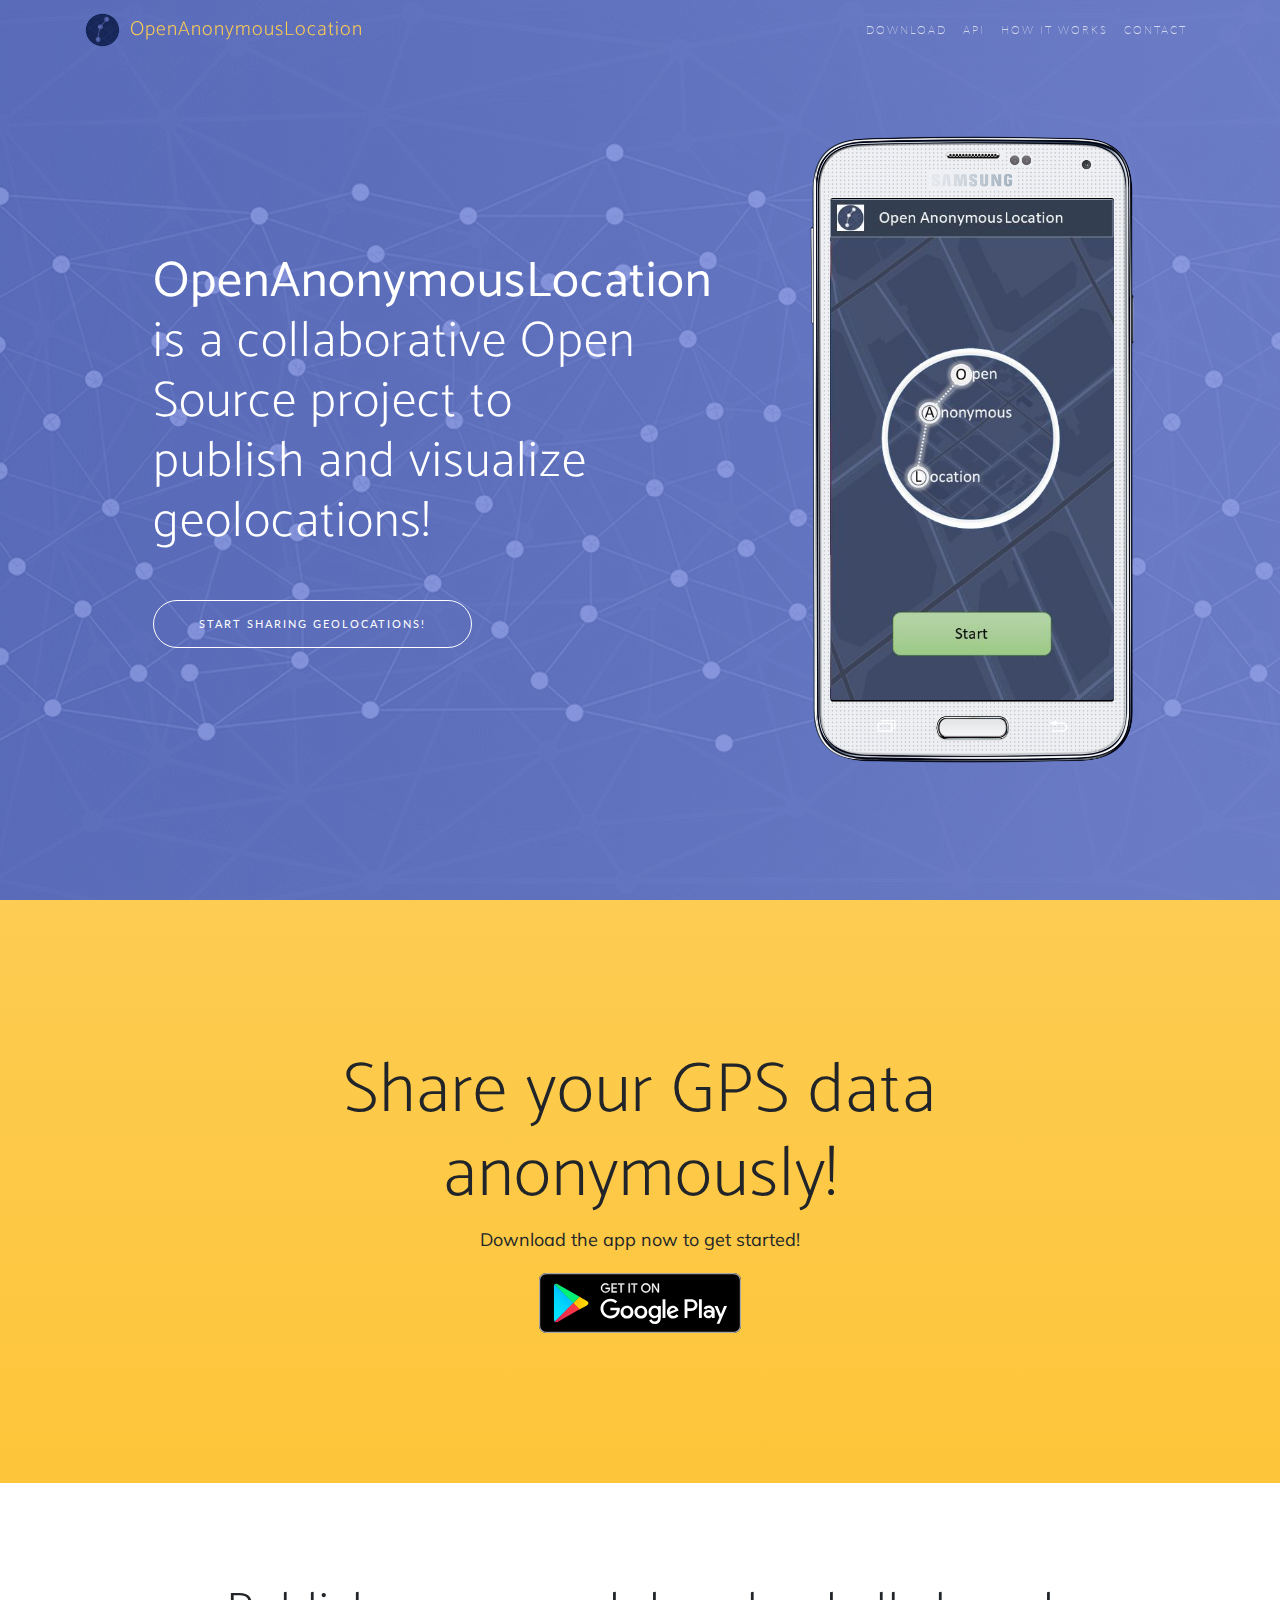
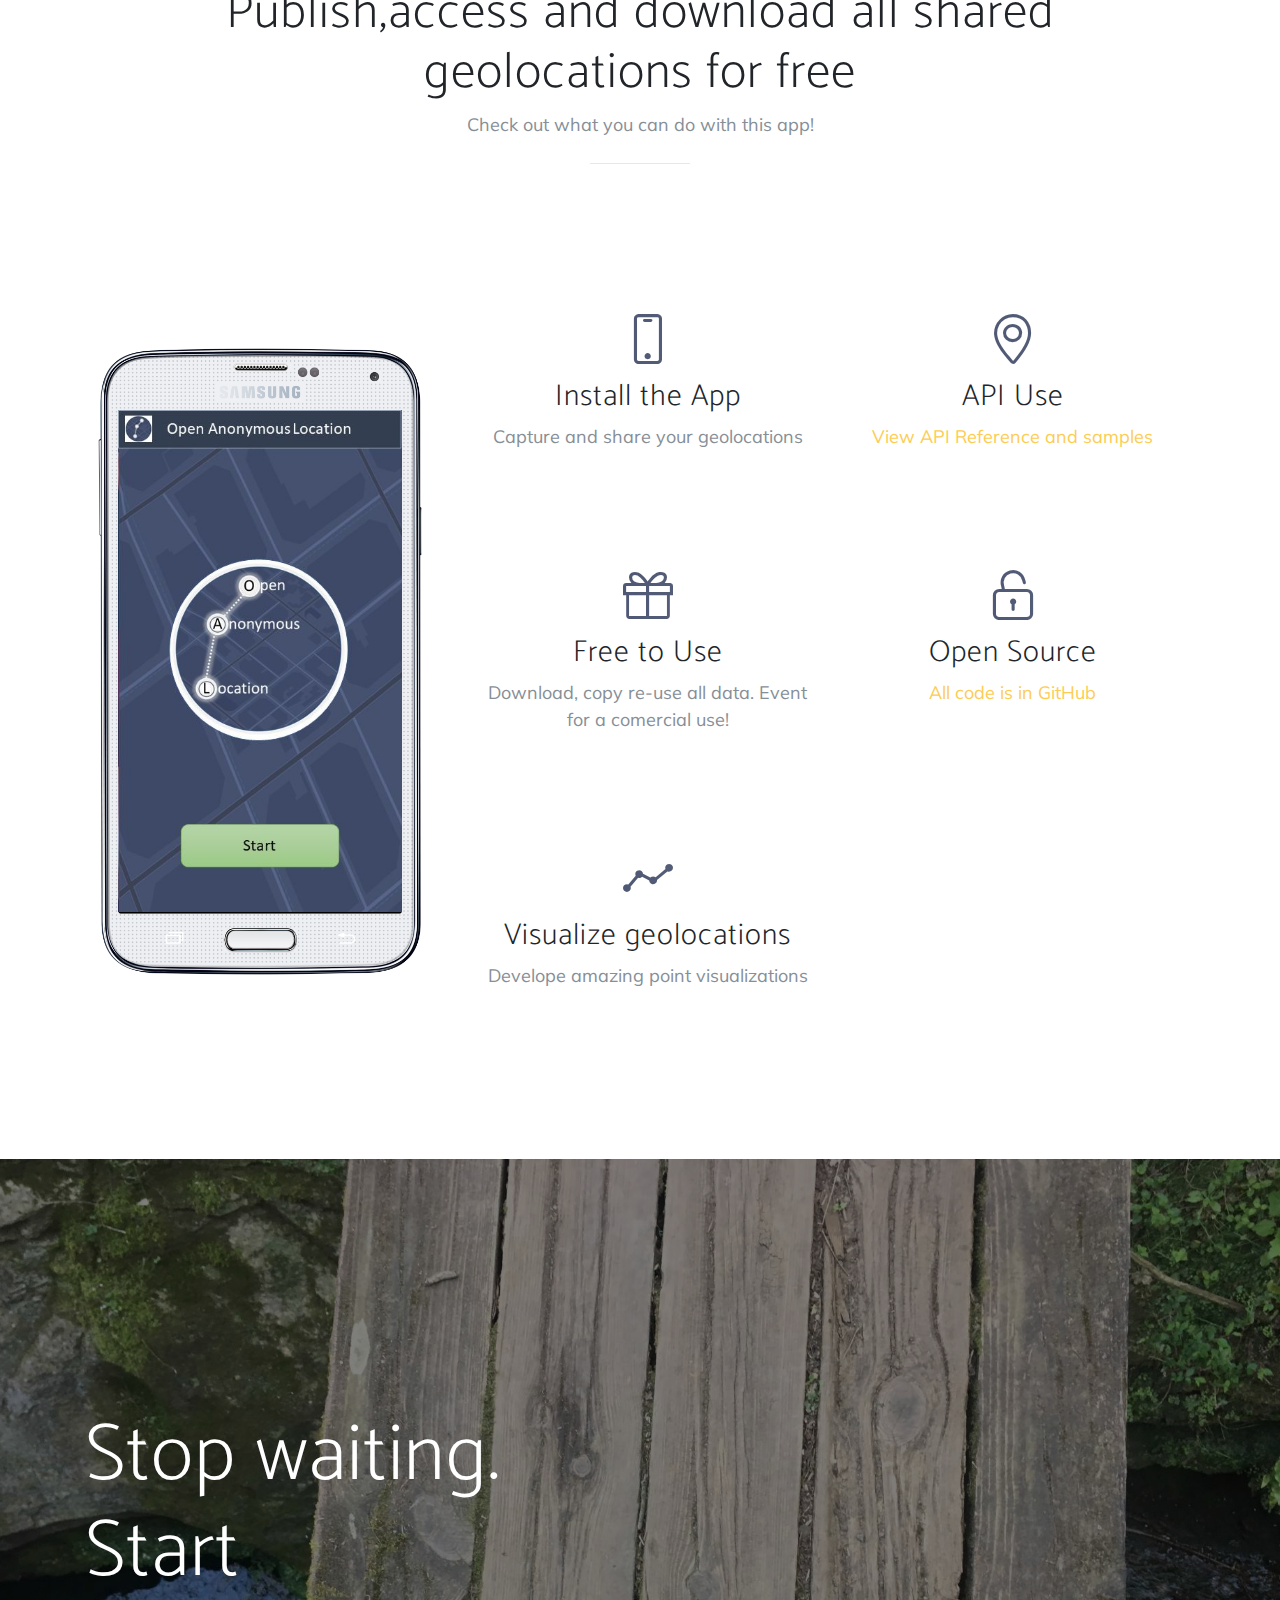
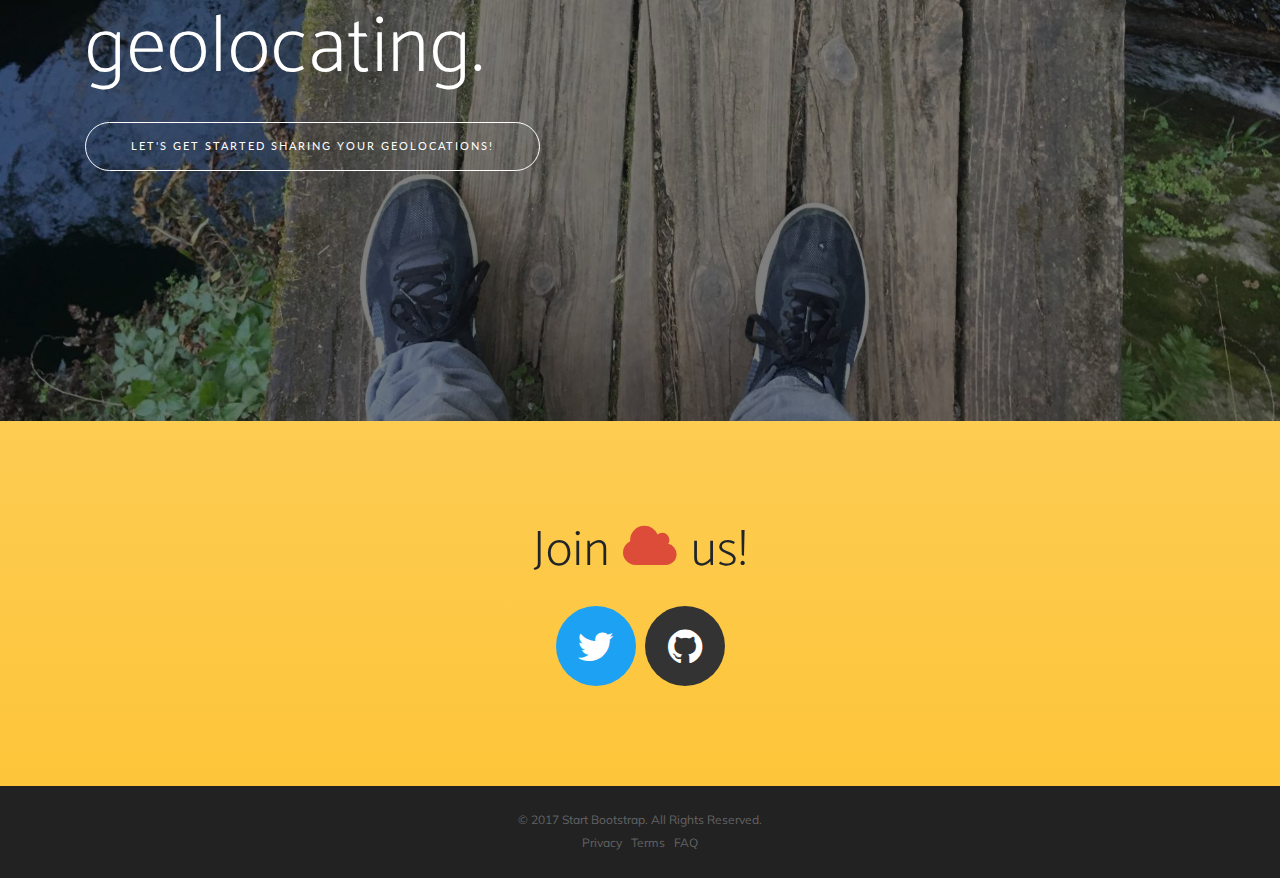
==== index.html @ 47c9f74a "Web site firts commit" ====
<!DOCTYPE html>
<html lang="en">

  <head>

    <meta charset="utf-8">
    <meta name="viewport" content="width=device-width, initial-scale=1, shrink-to-fit=no">
    <meta name="description" content="OpenAnonymousLocation is a collaborative project to create and share free points based on geolocations"
    <meta name="author" content="OpenAnonymousLocation">

    <title>OpenAnonymousLocation</title>

    <!-- Bootstrap core CSS -->
    <link href="vendor/bootstrap/css/bootstrap.min.css" rel="stylesheet">

    <!-- Custom fonts for this template -->
    <link rel="stylesheet" href="vendor/font-awesome/css/font-awesome.min.css">
    <link rel="stylesheet" href="vendor/simple-line-icons/css/simple-line-icons.css">
    <link href="https://fonts.googleapis.com/css?family=Lato" rel="stylesheet">
    <link href="https://fonts.googleapis.com/css?family=Catamaran:100,200,300,400,500,600,700,800,900" rel="stylesheet">
    <link href="https://fonts.googleapis.com/css?family=Muli" rel="stylesheet">

    <!-- Plugin CSS -->
    <link rel="stylesheet" href="device-mockups/device-mockups.min.css">

    <!-- Custom styles for this template -->
    <link href="css/new-age.min.css" rel="stylesheet">

  </head>

  <body id="page-top">

    <!-- Navigation -->
    <nav class="navbar navbar-expand-lg navbar-light fixed-top" id="mainNav">
      <div class="container">
        <a class="navbar-brand js-scroll-trigger" href="#page-top"><img style="margin-right: 10px;" width='35' src="img/logov5_64x64.png">OpenAnonymousLocation</a>
        <button class="navbar-toggler navbar-toggler-right" type="button" data-toggle="collapse" data-target="#navbarResponsive" aria-controls="navbarResponsive" aria-expanded="false" aria-label="Toggle navigation">
          Menu
          <i class="fa fa-bars"></i>
        </button>
        <div class="collapse navbar-collapse" id="navbarResponsive">
          <ul class="navbar-nav ml-auto">
            <li class="nav-item">
              <a class="nav-link js-scroll-trigger" href="#download">Download</a>
            </li>
            <li class="nav-item">
              <a class="nav-link js-scroll-trigger" target="_blank" href="api.html">API</a>
            </li>
            <li class="nav-item">
              <a class="nav-link js-scroll-trigger" href="#features">How it works</a>
            </li>
            <li class="nav-item">
              <a class="nav-link js-scroll-trigger" href="#contact">Contact</a>
            </li>
          </ul>
        </div>
      </div>
    </nav>

    <header class="masthead">
      <div class="container h-100">
        <div class="row h-100">
          <div class="col-lg-7 my-auto">
            <div class="header-content mx-auto">
              <h1 class="mb-5"><b>OpenAnonymousLocation</b> is a collaborative Open Source project to publish and visualize geolocations!</h1>
              <a href="#download" class="btn btn-outline btn-xl js-scroll-trigger">Start sharing geolocations!</a>
            </div>
          </div>
          <div class="col-lg-5 my-auto">
            <div class="device-container">
              <div class="device-mockup galaxy_s5 portrait white">
                <div class="device">
                  <div class="screen">
                    <!-- Demo image for screen mockup, you can put an image here, some HTML, an animation, video, or anything else! -->
                    <img src="img/demo-screen-1.jpg" class="img-fluid" alt="">
                  </div>
                  <div class="button">
                    <!-- You can hook the "home button" to some JavaScript events or just remove it -->
                  </div>
                </div>
              </div>
            </div>
          </div>
        </div>
      </div>
    </header>

    <section class="download bg-primary text-center" id="download">
      <div class="container">
        <div class="row">
          <div class="col-md-8 mx-auto">
            <h2 class="section-heading">Share your GPS data anonymously!</h2>
            <p>Download the app now to get started!</p>
            <div class="badges">
              <a class="badge-link" href="#"><img src="img/google-play-badge.svg" alt=""></a>
              <!--
			  <a class="badge-link" href="#"><img src="img/app-store-badge.svg" alt=""></a>
			  -->
            </div>
          </div>
        </div>
      </div>
    </section>

    <section class="features" id="features">
      <div class="container">
        <div class="section-heading text-center">
          <h2>Publish,access and download all shared geolocations for free</h2>
          <p class="text-muted">Check out what you can do with this app!</p>
          <hr>
        </div>
        <div class="row">
          <div class="col-lg-4 my-auto">
            <div class="device-container">
              <div class="device-mockup galaxy_s5 portrait white">
                <div class="device">
                  <div class="screen">
                    <!-- Demo image for screen mockup, you can put an image here, some HTML, an animation, video, or anything else! -->
                    <img src="img/demo-screen-1.jpg" class="img-fluid" alt="">
                  </div>
                  <div class="button">
                    <!-- You can hook the "home button" to some JavaScript events or just remove it -->
                  </div>
                </div>
              </div>
            </div>
          </div>
          <div class="col-lg-8 my-auto">
            <div class="container-fluid">
              <div class="row">
                <div class="col-lg-6">
                  <div class="feature-item">
                    <i class="icon-screen-smartphone text-primary"></i>
                    <h3>Install the App</h3>
                    <p class="text-muted">Capture and share your geolocations</p>
                  </div>
                </div>
                <div class="col-lg-6">
                  <div class="feature-item">
                    <i class="icon-location-pin text-primary"></i>
                    <h3>API Use</h3>
                    <p class="text-muted">
                      <a target="_blank" href="api.html">
                      View API Reference and samples
                      </a>
                      </p>
                  </div>
                </div>
              </div>
              <div class="row">
                <div class="col-lg-6">
                  <div class="feature-item">
                    <i class="icon-present text-primary"></i>
                    <h3>Free to Use</h3>
                    <p class="text-muted">Download, copy re-use all data. Event for a comercial use!</p>
                  </div>
                </div>
                <div class="col-lg-6">
                  <div class="feature-item">
                    <i class="icon-lock-open text-primary"></i>
                    <h3>Open Source</h3>
                    <p class="text-muted">
                      <a target="_blank" href="https://github.com/openanonymouslocation">
                      All code is in GitHub
                      </a>
                      </p>
                  </div>
                </div>

				 <div class="col-lg-6">
                  <div class="feature-item">
                    <i class="icon-graph text-primary"></i>
                    <h3>Visualize geolocations</h3>
                    <p class="text-muted">Develope amazing point visualizations</p>
                  </div>
                </div>


              </div>
            </div>
          </div>
        </div>
      </div>
    </section>

    <section class="cta">
      <div class="cta-content">
        <div class="container">
          <h2>Stop waiting.<br>Start geolocating.</h2>
          <a href="#contact" class="btn btn-outline btn-xl js-scroll-trigger">Let's Get Started sharing your geolocations!</a>
        </div>
      </div>
      <div class="overlay"></div>
    </section>

    <section class="contact bg-primary" id="contact">
      <div class="container">
        <h2>Join
          <i class="fa fa-cloud"></i>
         us!</h2>
        <ul class="list-inline list-social">
          <li class="list-inline-item social-twitter">
            <a href="#">
              <i class="fa fa-twitter"></i>
            </a>
          </li>
          <li class="list-inline-item social-github">
            <a target="_blank" href="https://github.com/openanonymouslocation/">
              <i class="fa fa-github"></i>
            </a>
          </li>

        </ul>
      </div>
    </section>

    <footer>
      <div class="container">
        <p>&copy; 2017 Start Bootstrap. All Rights Reserved.</p>
        <ul class="list-inline">
          <li class="list-inline-item">
            <a href="#">Privacy</a>
          </li>
          <li class="list-inline-item">
            <a href="#">Terms</a>
          </li>
          <li class="list-inline-item">
            <a href="#">FAQ</a>
          </li>

        </ul>
      </div>
    </footer>

    <!-- Bootstrap core JavaScript -->
    <script src="vendor/jquery/jquery.min.js"></script>
    <script src="vendor/bootstrap/js/bootstrap.bundle.min.js"></script>

    <!-- Plugin JavaScript -->
    <script src="vendor/jquery-easing/jquery.easing.min.js"></script>

    <!-- Custom scripts for this template -->
    <script src="js/oal-web.min.js"></script>

  </body>

</html>
---- vendor/simple-line-icons/css/simple-line-icons.css ----
@font-face {
  font-family: 'simple-line-icons';
  src: url('../fonts/Simple-Line-Icons.eot?v=2.4.0');
  src: url('../fonts/Simple-Line-Icons.eot?v=2.4.0#iefix') format('embedded-opentype'), url('../fonts/Simple-Line-Icons.woff2?v=2.4.0') format('woff2'), url('../fonts/Simple-Line-Icons.ttf?v=2.4.0') format('truetype'), url('../fonts/Simple-Line-Icons.woff?v=2.4.0') format('woff'), url('../fonts/Simple-Line-Icons.svg?v=2.4.0#simple-line-icons') format('svg');
  font-weight: normal;
  font-style: normal;
}
/*
 Use the following CSS code if you want to have a class per icon.
 Instead of a list of all class selectors, you can use the generic [class*="icon-"] selector, but it's slower:
*/
.icon-user,
.icon-people,
.icon-user-female,
.icon-user-follow,
.icon-user-following,
.icon-user-unfollow,
.icon-login,
.icon-logout,
.icon-emotsmile,
.icon-phone,
.icon-call-end,
.icon-call-in,
.icon-call-out,
.icon-map,
.icon-location-pin,
.icon-direction,
.icon-directions,
.icon-compass,
.icon-layers,
.icon-menu,
.icon-list,
.icon-options-vertical,
.icon-options,
.icon-arrow-down,
.icon-arrow-left,
.icon-arrow-right,
.icon-arrow-up,
.icon-arrow-up-circle,
.icon-arrow-left-circle,
.icon-arrow-right-circle,
.icon-arrow-down-circle,
.icon-check,
.icon-clock,
.icon-plus,
.icon-minus,
.icon-close,
.icon-event,
.icon-exclamation,
.icon-organization,
.icon-trophy,
.icon-screen-smartphone,
.icon-screen-desktop,
.icon-plane,
.icon-notebook,
.icon-mustache,
.icon-mouse,
.icon-magnet,
.icon-energy,
.icon-disc,
.icon-cursor,
.icon-cursor-move,
.icon-crop,
.icon-chemistry,
.icon-speedometer,
.icon-shield,
.icon-screen-tablet,
.icon-magic-wand,
.icon-hourglass,
.icon-graduation,
.icon-ghost,
.icon-game-controller,
.icon-fire,
.icon-eyeglass,
.icon-envelope-open,
.icon-envelope-letter,
.icon-bell,
.icon-badge,
.icon-anchor,
.icon-wallet,
.icon-vector,
.icon-speech,
.icon-puzzle,
.icon-printer,
.icon-present,
.icon-playlist,
.icon-pin,
.icon-picture,
.icon-handbag,
.icon-globe-alt,
.icon-globe,
.icon-folder-alt,
.icon-folder,
.icon-film,
.icon-feed,
.icon-drop,
.icon-drawer,
.icon-docs,
.icon-doc,
.icon-diamond,
.icon-cup,
.icon-calculator,
.icon-bubbles,
.icon-briefcase,
.icon-book-open,
.icon-basket-loaded,
.icon-basket,
.icon-bag,
.icon-action-undo,
.icon-action-redo,
.icon-wrench,
.icon-umbrella,
.icon-trash,
.icon-tag,
.icon-support,
.icon-frame,
.icon-size-fullscreen,
.icon-size-actual,
.icon-shuffle,
.icon-share-alt,
.icon-share,
.icon-rocket,
.icon-question,
.icon-pie-chart,
.icon-pencil,
.icon-note,
.icon-loop,
.icon-home,
.icon-grid,
.icon-graph,
.icon-microphone,
.icon-music-tone-alt,
.icon-music-tone,
.icon-earphones-alt,
.icon-earphones,
.icon-equalizer,
.icon-like,
.icon-dislike,
.icon-control-start,
.icon-control-rewind,
.icon-control-play,
.icon-control-pause,
.icon-control-forward,
.icon-control-end,
.icon-volume-1,
.icon-volume-2,
.icon-volume-off,
.icon-calendar,
.icon-bulb,
.icon-chart,
.icon-ban,
.icon-bubble,
.icon-camrecorder,
.icon-camera,
.icon-cloud-download,
.icon-cloud-upload,
.icon-envelope,
.icon-eye,
.icon-flag,
.icon-heart,
.icon-info,
.icon-key,
.icon-link,
.icon-lock,
.icon-lock-open,
.icon-magnifier,
.icon-magnifier-add,
.icon-magnifier-remove,
.icon-paper-clip,
.icon-paper-plane,
.icon-power,
.icon-refresh,
.icon-reload,
.icon-settings,
.icon-star,
.icon-symbol-female,
.icon-symbol-male,
.icon-target,
.icon-credit-card,
.icon-paypal,
.icon-social-tumblr,
.icon-social-twitter,
.icon-social-facebook,
.icon-social-instagram,
.icon-social-linkedin,
.icon-social-pinterest,
.icon-social-github,
.icon-social-google,
.icon-social-reddit,
.icon-social-skype,
.icon-social-dribbble,
.icon-social-behance,
.icon-social-foursqare,
.icon-social-soundcloud,
.icon-social-spotify,
.icon-social-stumbleupon,
.icon-social-youtube,
.icon-social-dropbox,
.icon-social-vkontakte,
.icon-social-steam {
  font-family: 'simple-line-icons';
  speak: none;
  font-style: normal;
  font-weight: normal;
  font-variant: normal;
  text-transform: none;
  line-height: 1;
  /* Better Font Rendering =========== */
  -webkit-font-smoothing: antialiased;
  -moz-osx-font-smoothing: grayscale;
}
.icon-user:before {
  content: "\e005";
}
.icon-people:before {
  content: "\e001";
}
.icon-user-female:before {
  content: "\e000";
}
.icon-user-follow:before {
  content: "\e002";
}
.icon-user-following:before {
  content: "\e003";
}
.icon-user-unfollow:before {
  content: "\e004";
}
.icon-login:before {
  content: "\e066";
}
.icon-logout:before {
  content: "\e065";
}
.icon-emotsmile:before {
  content: "\e021";
}
.icon-phone:before {
  content: "\e600";
}
.icon-call-end:before {
  content: "\e048";
}
.icon-call-in:before {
  content: "\e047";
}
.icon-call-out:before {
  content: "\e046";
}
.icon-map:before {
  content: "\e033";
}
.icon-location-pin:before {
  content: "\e096";
}
.icon-direction:before {
  content: "\e042";
}
.icon-directions:before {
  content: "\e041";
}
.icon-compass:before {
  content: "\e045";
}
.icon-layers:before {
  content: "\e034";
}
.icon-menu:before {
  content: "\e601";
}
.icon-list:before {
  content: "\e067";
}
.icon-options-vertical:before {
  content: "\e602";
}
.icon-options:before {
  content: "\e603";
}
.icon-arrow-down:before {
  content: "\e604";
}
.icon-arrow-left:before {
  content: "\e605";
}
.icon-arrow-right:before {
  content: "\e606";
}
.icon-arrow-up:before {
  content: "\e607";
}
.icon-arrow-up-circle:before {
  content: "\e078";
}
.icon-arrow-left-circle:before {
  content: "\e07a";
}
.icon-arrow-right-circle:before {
  content: "\e079";
}
.icon-arrow-down-circle:before {
  content: "\e07b";
}
.icon-check:before {
  content: "\e080";
}
.icon-clock:before {
  content: "\e081";
}
.icon-plus:before {
  content: "\e095";
}
.icon-minus:before {
  content: "\e615";
}
.icon-close:before {
  content: "\e082";
}
.icon-event:before {
  content: "\e619";
}
.icon-exclamation:before {
  content: "\e617";
}
.icon-organization:before {
  content: "\e616";
}
.icon-trophy:before {
  content: "\e006";
}
.icon-screen-smartphone:before {
  content: "\e010";
}
.icon-screen-desktop:before {
  content: "\e011";
}
.icon-plane:before {
  content: "\e012";
}
.icon-notebook:before {
  content: "\e013";
}
.icon-mustache:before {
  content: "\e014";
}
.icon-mouse:before {
  content: "\e015";
}
.icon-magnet:before {
  content: "\e016";
}
.icon-energy:before {
  content: "\e020";
}
.icon-disc:before {
  content: "\e022";
}
.icon-cursor:before {
  content: "\e06e";
}
.icon-cursor-move:before {
  content: "\e023";
}
.icon-crop:before {
  content: "\e024";
}
.icon-chemistry:before {
  content: "\e026";
}
.icon-speedometer:before {
  content: "\e007";
}
.icon-shield:before {
  content: "\e00e";
}
.icon-screen-tablet:before {
  content: "\e00f";
}
.icon-magic-wand:before {
  content: "\e017";
}
.icon-hourglass:before {
  content: "\e018";
}
.icon-graduation:before {
  content: "\e019";
}
.icon-ghost:before {
  content: "\e01a";
}
.icon-game-controller:before {
  content: "\e01b";
}
.icon-fire:before {
  content: "\e01c";
}
.icon-eyeglass:before {
  content: "\e01d";
}
.icon-envelope-open:before {
  content: "\e01e";
}
.icon-envelope-letter:before {
  content: "\e01f";
}
.icon-bell:before {
  content: "\e027";
}
.icon-badge:before {
  content: "\e028";
}
.icon-anchor:before {
  content: "\e029";
}
.icon-wallet:before {
  content: "\e02a";
}
.icon-vector:before {
  content: "\e02b";
}
.icon-speech:before {
  content: "\e02c";
}
.icon-puzzle:before {
  content: "\e02d";
}
.icon-printer:before {
  content: "\e02e";
}
.icon-present:before {
  content: "\e02f";
}
.icon-playlist:before {
  content: "\e030";
}
.icon-pin:before {
  content: "\e031";
}
.icon-picture:before {
  content: "\e032";
}
.icon-handbag:before {
  content: "\e035";
}
.icon-globe-alt:before {
  content: "\e036";
}
.icon-globe:before {
  content: "\e037";
}
.icon-folder-alt:before {
  content: "\e039";
}
.icon-folder:before {
  content: "\e089";
}
.icon-film:before {
  content: "\e03a";
}
.icon-feed:before {
  content: "\e03b";
}
.icon-drop:before {
  content: "\e03e";
}
.icon-drawer:before {
  content: "\e03f";
}
.icon-docs:before {
  content: "\e040";
}
.icon-doc:before {
  content: "\e085";
}
.icon-diamond:before {
  content: "\e043";
}
.icon-cup:before {
  content: "\e044";
}
.icon-calculator:before {
  content: "\e049";
}
.icon-bubbles:before {
  content: "\e04a";
}
.icon-briefcase:before {
  content: "\e04b";
}
.icon-book-open:before {
  content: "\e04c";
}
.icon-basket-loaded:before {
  content: "\e04d";
}
.icon-basket:before {
  content: "\e04e";
}
.icon-bag:before {
  content: "\e04f";
}
.icon-action-undo:before {
  content: "\e050";
}
.icon-action-redo:before {
  content: "\e051";
}
.icon-wrench:before {
  content: "\e052";
}
.icon-umbrella:before {
  content: "\e053";
}
.icon-trash:before {
  content: "\e054";
}
.icon-tag:before {
  content: "\e055";
}
.icon-support:before {
  content: "\e056";
}
.icon-frame:before {
  content: "\e038";
}
.icon-size-fullscreen:before {
  content: "\e057";
}
.icon-size-actual:before {
  content: "\e058";
}
.icon-shuffle:before {
  content: "\e059";
}
.icon-share-alt:before {
  content: "\e05a";
}
.icon-share:before {
  content: "\e05b";
}
.icon-rocket:before {
  content: "\e05c";
}
.icon-question:before {
  content: "\e05d";
}
.icon-pie-chart:before {
  content: "\e05e";
}
.icon-pencil:before {
  content: "\e05f";
}
.icon-note:before {
  content: "\e060";
}
.icon-loop:before {
  content: "\e064";
}
.icon-home:before {
  content: "\e069";
}
.icon-grid:before {
  content: "\e06a";
}
.icon-graph:before {
  content: "\e06b";
}
.icon-microphone:before {
  content: "\e063";
}
.icon-music-tone-alt:before {
  content: "\e061";
}
.icon-music-tone:before {
  content: "\e062";
}
.icon-earphones-alt:before {
  content: "\e03c";
}
.icon-earphones:before {
  content: "\e03d";
}
.icon-equalizer:before {
  content: "\e06c";
}
.icon-like:before {
  content: "\e068";
}
.icon-dislike:before {
  content: "\e06d";
}
.icon-control-start:before {
  content: "\e06f";
}
.icon-control-rewind:before {
  content: "\e070";
}
.icon-control-play:before {
  content: "\e071";
}
.icon-control-pause:before {
  content: "\e072";
}
.icon-control-forward:before {
  content: "\e073";
}
.icon-control-end:before {
  content: "\e074";
}
.icon-volume-1:before {
  content: "\e09f";
}
.icon-volume-2:before {
  content: "\e0a0";
}
.icon-volume-off:before {
  content: "\e0a1";
}
.icon-calendar:before {
  content: "\e075";
}
.icon-bulb:before {
  content: "\e076";
}
.icon-chart:before {
  content: "\e077";
}
.icon-ban:before {
  content: "\e07c";
}
.icon-bubble:before {
  content: "\e07d";
}
.icon-camrecorder:before {
  content: "\e07e";
}
.icon-camera:before {
  content: "\e07f";
}
.icon-cloud-download:before {
  content: "\e083";
}
.icon-cloud-upload:before {
  content: "\e084";
}
.icon-envelope:before {
  content: "\e086";
}
.icon-eye:before {
  content: "\e087";
}
.icon-flag:before {
  content: "\e088";
}
.icon-heart:before {
  content: "\e08a";
}
.icon-info:before {
  content: "\e08b";
}
.icon-key:before {
  content: "\e08c";
}
.icon-link:before {
  content: "\e08d";
}
.icon-lock:before {
  content: "\e08e";
}
.icon-lock-open:before {
  content: "\e08f";
}
.icon-magnifier:before {
  content: "\e090";
}
.icon-magnifier-add:before {
  content: "\e091";
}
.icon-magnifier-remove:before {
  content: "\e092";
}
.icon-paper-clip:before {
  content: "\e093";
}
.icon-paper-plane:before {
  content: "\e094";
}
.icon-power:before {
  content: "\e097";
}
.icon-refresh:before {
  content: "\e098";
}
.icon-reload:before {
  content: "\e099";
}
.icon-settings:before {
  content: "\e09a";
}
.icon-star:before {
  content: "\e09b";
}
.icon-symbol-female:before {
  content: "\e09c";
}
.icon-symbol-male:before {
  content: "\e09d";
}
.icon-target:before {
  content: "\e09e";
}
.icon-credit-card:before {
  content: "\e025";
}
.icon-paypal:before {
  content: "\e608";
}
.icon-social-tumblr:before {
  content: "\e00a";
}
.icon-social-twitter:before {
  content: "\e009";
}
.icon-social-facebook:before {
  content: "\e00b";
}
.icon-social-instagram:before {
  content: "\e609";
}
.icon-social-linkedin:before {
  content: "\e60a";
}
.icon-social-pinterest:before {
  content: "\e60b";
}
.icon-social-github:before {
  content: "\e60c";
}
.icon-social-google:before {
  content: "\e60d";
}
.icon-social-reddit:before {
  content: "\e60e";
}
.icon-social-skype:before {
  content: "\e60f";
}
.icon-social-dribbble:before {
  content: "\e00d";
}
.icon-social-behance:before {
  content: "\e610";
}
.icon-social-foursqare:before {
  content: "\e611";
}
.icon-social-soundcloud:before {
  content: "\e612";
}
.icon-social-spotify:before {
  content: "\e613";
}
.icon-social-stumbleupon:before {
  content: "\e614";
}
.icon-social-youtube:before {
  content: "\e008";
}
.icon-social-dropbox:before {
  content: "\e00c";
}
.icon-social-vkontakte:before {
  content: "\e618";
}
.icon-social-steam:before {
  content: "\e620";
}
---- device-mockups/device-mockups.min.css ----
.device-mockup{position:relative;width:100%;padding-bottom:61.775701%}.device-mockup>.device{position:absolute;top:0;bottom:0;left:0;right:0;width:100%;height:100%;background-size:100% 100%;background-repeat:no-repeat;background-image:url(macbook/macbook.png)}.device-mockup>.device>.screen{position:absolute;top:11.0438729%;bottom:14.6747352%;left:13.364486%;right:13.364486%;overflow:hidden}.device-mockup>.device>.button{position:absolute;top:0;left:0;display:none;overflow:hidden;border-radius:100%;-webkit-border-radius:100%;-moz-border-radius:100%;cursor:pointer}.device-mockup.imac{padding-bottom:81.230769%}.device-mockup.imac>.device{background-image:url(imac/imac.png)}.device-mockup.imac>.device>.screen{top:8.20707071%;bottom:31.6919192%;left:6.61538462%;right:6.61538462%}.device-mockup.macbook{padding-bottom:61.775701%}.device-mockup.macbook>.device{background-image:url(macbook/macbook.png)}.device-mockup.macbook>.device>.screen{top:11.0438729%;bottom:14.6747352%;left:13.364486%;right:13.364486%}.device-mockup.macbook_2015{padding-bottom:57.5%}.device-mockup.macbook_2015.grey>.device,.device-mockup.macbook_2015>.device{background-image:url(macbook_2015/grey.png)}.device-mockup.macbook_2015.silver>.device,.device-mockup.macbook_2015>.device{background-image:url(macbook_2015/silver.png)}.device-mockup.macbook_2015.gold>.device,.device-mockup.macbook_2015>.device{background-image:url(macbook_2015/gold.png)}.device-mockup.macbook_2015>.device>.screen{top:7.5%;bottom:10.9%;left:12.46%;right:12.56%}.device-mockup.iphone5,.device-mockup.iphone5.portrait{padding-bottom:210.57%}.device-mockup.iphone5.landscape{padding-bottom:47.49%}.device-mockup.iphone5.black>.device,.device-mockup.iphone5.portrait.black>.device,.device-mockup.iphone5>.device{background-image:url(iphone5/iphone5_port_black.png)}.device-mockup.iphone5.landscape.black>.device,.device-mockup.iphone5.landscape>.device{background-image:url(iphone5/iphone5_land_black.png)}.device-mockup.iphone5.portrait.white>.device,.device-mockup.iphone5.white>.device{background-image:url(iphone5/iphone5_port_white.png)}.device-mockup.iphone5.landscape.white>.device{background-image:url(iphone5/iphone5_land_white.png)}.device-mockup.iphone5.portrait>.device>.screen,.device-mockup.iphone5>.device>.screen{top:14.78%;bottom:13.78%;left:8.77%;right:7.77%}.device-mockup.iphone5.landscape>.device>.screen{top:7.422488%;bottom:8.422488%;left:14.919127%;right:14.019127%}.device-mockup.iphone5.portrait>.device>.button,.device-mockup.iphone5>.device>.button{display:block;top:88.3%;bottom:2.5%;left:40%;right:40%}.device-mockup.iphone5.landscape>.device>.button{display:block;top:40%;bottom:41%;left:88.4%;right:2.3%}.device-mockup.iphone_se,.device-mockup.iphone_se.portrait{padding-bottom:209.83%}.device-mockup.iphone_se.landscape{padding-bottom:47.66%}.device-mockup.iphone_se.black>.device,.device-mockup.iphone_se.portrait.black>.device,.device-mockup.iphone_se>.device{background-image:url(iphone_se/iphone_se_port_black.png)}.device-mockup.iphone_se.landscape.black>.device,.device-mockup.iphone_se.landscape>.device{background-image:url(iphone_se/iphone_se_land_black.png)}.device-mockup.iphone_se.portrait.white>.device,.device-mockup.iphone_se.white>.device{background-image:url(iphone_se/iphone_se_port_white.png)}.device-mockup.iphone_se.landscape.white>.device{background-image:url(iphone_se/iphone_se_land_white.png)}.device-mockup.iphone_se.gold>.device,.device-mockup.iphone_se.portrait.gold>.device{background-image:url(iphone_se/iphone_se_port_gold.png)}.device-mockup.iphone_se.landscape.gold>.device{background-image:url(iphone_se/iphone_se_land_gold.png)}.device-mockup.iphone_se.portrait.rose>.device,.device-mockup.iphone_se.rose>.device{background-image:url(iphone_se/iphone_se_port_rose.png)}.device-mockup.iphone_se.landscape.rose>.device{background-image:url(iphone_se/iphone_se_land_rose.png)}.device-mockup.iphone_se.portrait>.device>.screen,.device-mockup.iphone_se>.device>.screen{top:16.28%;bottom:16.28%;left:11.77%;right:11.77%}.device-mockup.iphone_se.landscape>.device>.screen{top:11.722488%;bottom:11.722488%;left:16.0191273%;right:16.0191273%}.device-mockup.iphone_se.portrait>.device>.button,.device-mockup.iphone_se>.device>.button{display:block;top:86.3%;bottom:5.5%;left:42%;right:42%}.device-mockup.iphone_se.landscape>.device>.button{display:block;top:42%;bottom:42%;left:86.4%;right:5.1%}.device-mockup.iphone6,.device-mockup.iphone6.portrait{padding-bottom:207.19%}.device-mockup.iphone6.landscape{padding-bottom:48.76%}.device-mockup.iphone6.black>.device,.device-mockup.iphone6.portrait.black>.device,.device-mockup.iphone6>.device{background-image:url(iphone_6/iphone_6_port_black.png)}.device-mockup.iphone6.landscape.black>.device,.device-mockup.iphone6.landscape>.device{background-image:url(iphone_6/iphone_6_land_black.png)}.device-mockup.iphone6.portrait.white>.device,.device-mockup.iphone6.white>.device{background-image:url(iphone_6/iphone_6_port_white.png)}.device-mockup.iphone6.landscape.white>.device{background-image:url(iphone_6/iphone_6_land_white.png)}.device-mockup.iphone6.gold>.device,.device-mockup.iphone6.portrait.gold>.device{background-image:url(iphone_6/iphone_6_port_gold.png)}.device-mockup.iphone6.landscape.gold>.device{background-image:url(iphone_6/iphone_6_land_gold.png)}.device-mockup.iphone6.portrait>.device>.screen,.device-mockup.iphone6>.device>.screen{top:12.58%;bottom:12.88%;left:6.77%;right:6.77%}.device-mockup.iphone6.landscape>.device>.screen{top:6.77%;bottom:6.77%;left:12.58%;right:12.88%}.device-mockup.iphone6.portrait>.device>.button,.device-mockup.iphone6>.device>.button{display:block;top:88.6%;bottom:3.2%;left:42%;right:42%}.device-mockup.iphone6.landscape>.device>.button{display:block;top:42%;bottom:42%;left:88.6%;right:3.2%}.device-mockup.iphone6_plus,.device-mockup.iphone6_plus.portrait{padding-bottom:201.76%}.device-mockup.iphone6_plus.landscape{padding-bottom:49.56%}.device-mockup.iphone6_plus.black>.device,.device-mockup.iphone6_plus.portrait.black>.device,.device-mockup.iphone6_plus>.device{background-image:url(iphone_6_plus/iphone_6_plus_black_port.png)}.device-mockup.iphone6_plus.landscape.black>.device,.device-mockup.iphone6_plus.landscape>.device{background-image:url(iphone_6_plus/iphone_6_plus_black_land.png)}.device-mockup.iphone6_plus.portrait.white>.device,.device-mockup.iphone6_plus.white>.device{background-image:url(iphone_6_plus/iphone_6_plus_white_port.png)}.device-mockup.iphone6_plus.landscape.white>.device{background-image:url(iphone_6_plus/iphone_6_plus_white_land.png)}.device-mockup.iphone6_plus.gold>.device,.device-mockup.iphone6_plus.portrait.gold>.device{background-image:url(iphone_6_plus/iphone_6_plus_gold_port.png)}.device-mockup.iphone6_plus.landscape.gold>.device{background-image:url(iphone_6_plus/iphone_6_plus_gold_land.png)}.device-mockup.iphone6_plus.portrait>.device>.screen,.device-mockup.iphone6_plus>.device>.screen{top:11.58%;bottom:11.58%;left:5.97%;right:5.97%}.device-mockup.iphone6_plus.landscape>.device>.screen{top:5.97%;bottom:5.97%;left:11.38%;right:11.58%}.device-mockup.iphone6_plus.portrait>.device>.button,.device-mockup.iphone6_plus>.device>.button{display:block;top:89.9%;bottom:3.2%;left:43%;right:43%}.device-mockup.iphone6_plus.landscape>.device>.button{display:block;top:43%;bottom:43%;left:89.9%;right:3.2%}.device-mockup.ipad,.device-mockup.ipad.portrait{padding-bottom:128.406276%}.device-mockup.ipad.landscape{padding-bottom:79.9086758%}.device-mockup.ipad.black>.device,.device-mockup.ipad.portrait.black>.device,.device-mockup.ipad>.device{background-image:url(ipad/ipad_port_black.png)}.device-mockup.ipad.portrait.white>.device,.device-mockup.ipad.white>.device{background-image:url(ipad/ipad_port_white.png)}.device-mockup.ipad.landscape.black>.device,.device-mockup.ipad.landscape>.device{background-image:url(ipad/ipad_land_black.png)}.device-mockup.ipad.landscape.white>.device{background-image:url(ipad/ipad_land_white.png)}.device-mockup.ipad.portrait>.device>.screen,.device-mockup.ipad>.device>.screen{top:12.025723%;bottom:12.154341%;left:13.45995%;right:13.45995%}.device-mockup.ipad.landscape>.device>.screen{top:13.87755102%;bottom:13.87755102%;left:11.5459883%;right:11.5459883%}.device-mockup.ipad.portrait>.device>.button,.device-mockup.ipad>.device>.button{display:block;top:90.2%;bottom:5.5%;left:47.3%;right:47.3%}.device-mockup.ipad.landscape>.device>.button{display:block;top:47.3%;bottom:47.3%;left:90.8%;right:4.9%}.device-mockup.ipad_air,.device-mockup.ipad_air.portrait{padding-bottom:141.27%}.device-mockup.ipad_air.landscape{padding-bottom:70.79%}.device-mockup.ipad_air.grey>.device,.device-mockup.ipad_air.portrait.grey>.device,.device-mockup.ipad_air>.device{background-image:url(ipad_air/ipad_air_gray_port.png)}.device-mockup.ipad_air.portrait.silver>.device,.device-mockup.ipad_air.silver>.device{background-image:url(ipad_air/ipad_air_silver_port.png)}.device-mockup.ipad_air.landscape.grey>.device,.device-mockup.ipad_air.landscape>.device{background-image:url(ipad_air/ipad_air_gray_land.png)}.device-mockup.ipad_air.landscape.silver>.device{background-image:url(ipad_air/ipad_air_silver_land.png)}.device-mockup.ipad_air.portrait>.device>.screen,.device-mockup.ipad_air>.device>.screen{top:9.025723%;bottom:9.154341%;left:7.45995%;right:6.45995%}.device-mockup.ipad_air.landscape>.device>.screen{top:6.877551%;bottom:6.877551%;left:9.545988%;right:9.545988%}.device-mockup.ipad_air.portrait>.device>.button,.device-mockup.ipad_air>.device>.button{display:block;top:93.2%;bottom:2.5%;left:47.3%;right:47.3%}.device-mockup.ipad_air.landscape>.device>.button{display:block;top:47.3%;bottom:47.3%;left:93.1%;right:2.1%}.device-mockup.ipad_air_2,.device-mockup.ipad_air_2.portrait{padding-bottom:141.38%}.device-mockup.ipad_air_2.landscape{padding-bottom:70.73%}.device-mockup.ipad_air_2.grey>.device,.device-mockup.ipad_air_2.portrait.grey>.device,.device-mockup.ipad_air_2>.device{background-image:url(ipad_air_2/ipad_air_2_gray_port.png)}.device-mockup.ipad_air_2.portrait.silver>.device,.device-mockup.ipad_air_2.silver>.device{background-image:url(ipad_air_2/ipad_air_2_silver_port.png)}.device-mockup.ipad_air_2.gold>.device,.device-mockup.ipad_air_2.portrait.gold>.device{background-image:url(ipad_air_2/ipad_air_2_gold_port.png)}.device-mockup.ipad_air_2.landscape.grey>.device,.device-mockup.ipad_air_2.landscape>.device{background-image:url(ipad_air_2/ipad_air_2_gray_land.png)}.device-mockup.ipad_air_2.landscape.silver>.device{background-image:url(ipad_air_2/ipad_air_2_silver_land.png)}.device-mockup.ipad_air_2.landscape.gold>.device{background-image:url(ipad_air_2/ipad_air_2_gold_land.png)}.device-mockup.ipad_air_2.portrait>.device>.screen,.device-mockup.ipad_air_2>.device>.screen{top:9.025723%;bottom:8.854341%;left:6.15995%;right:6.15995%}.device-mockup.ipad_air_2.landscape>.device>.screen{top:6.277551%;bottom:6.277551%;left:8.545988%;right:8.545988%}.device-mockup.ipad_air_2.portrait>.device>.button,.device-mockup.ipad_air_2>.device>.button{display:block;top:93.2%;bottom:2.1%;left:46.3%;right:46.5%}.device-mockup.ipad_air_2.landscape>.device>.button{display:block;top:46.5%;bottom:46.8%;left:93.5%;right:1.9%}.device-mockup.ipad_pro,.device-mockup.ipad_pro.portrait{padding-bottom:138.63%}.device-mockup.ipad_pro.landscape{padding-bottom:72.14%}.device-mockup.ipad_pro.grey>.device,.device-mockup.ipad_pro.portrait.grey>.device,.device-mockup.ipad_pro>.device{background-image:url(ipad_pro/ipad_pro_port_black.png)}.device-mockup.ipad_pro.portrait.silver>.device,.device-mockup.ipad_pro.silver>.device{background-image:url(ipad_pro/ipad_pro_port_silver.png)}.device-mockup.ipad_pro.gold>.device,.device-mockup.ipad_pro.portrait.gold>.device{background-image:url(ipad_pro/ipad_pro_port_gold.png)}.device-mockup.ipad_pro.landscape.grey>.device,.device-mockup.ipad_pro.landscape>.device{background-image:url(ipad_pro/ipad_pro_land_black.png)}.device-mockup.ipad_pro.landscape.silver>.device{background-image:url(ipad_pro/ipad_pro_land_silver.png)}.device-mockup.ipad_pro.landscape.gold>.device{background-image:url(ipad_pro/ipad_pro_land_gold.png)}.device-mockup.ipad_pro.portrait>.device>.screen,.device-mockup.ipad_pro>.device>.screen{top:7.025723%;bottom:6.854341%;left:5.15995%;right:5.15995%}.device-mockup.ipad_pro.landscape>.device>.screen{top:5.177551%;bottom:5.177551%;left:6.945988%;right:6.945988%}.device-mockup.ipad_pro.portrait>.device>.button,.device-mockup.ipad_pro>.device>.button{display:block;top:94.9%;bottom:1.5%;left:47.3%;right:47.1%}.device-mockup.ipad_pro.landscape>.device>.button{display:block;top:47.5%;bottom:47.5%;left:94.8%;right:1.5%}.device-mockup.galaxy_s3,.device-mockup.galaxy_s3.portrait{padding-bottom:178.787879%}.device-mockup.galaxy_s3.landscape{padding-bottom:55.9322034%}.device-mockup.galaxy_s3.black>.device,.device-mockup.galaxy_s3.portrait.black>.device,.device-mockup.galaxy_s3>.device{background-image:url(galaxy_s3/s3_port_black.png)}.device-mockup.galaxy_s3.landscape.black>.device,.device-mockup.galaxy_s3.landscape>.device{background-image:url(galaxy_s3/s3_land_black.png)}.device-mockup.galaxy_s3.portrait.white>.device,.device-mockup.galaxy_s3.white>.device{background-image:url(galaxy_s3/s3_port_white.png)}.device-mockup.galaxy_s3.landscape.white>.device{background-image:url(galaxy_s3/s3_land_white.png)}.device-mockup.galaxy_s3.portrait>.device>.screen,.device-mockup.galaxy_s3>.device>.screen{top:12.3728814%;bottom:15.5367232%;left:13.8383838%;right:13.8383838%}.device-mockup.galaxy_s3.landscape>.device>.screen{top:13.8383838%;bottom:13.8383838%;left:12.3728814%;right:15.5367232%}.device-mockup.galaxy_s5,.device-mockup.galaxy_s5.portrait{padding-bottom:194.188862%}.device-mockup.galaxy_s5.landscape{padding-bottom:51.496259%}.device-mockup.galaxy_s5.black>.device,.device-mockup.galaxy_s5.portrait.black>.device,.device-mockup.galaxy_s5>.device{background-image:url(galaxy_s5/galaxy_s5_port_black.png)}.device-mockup.galaxy_s5.landscape.black>.device,.device-mockup.galaxy_s5.landscape>.device{background-image:url(galaxy_s5/galaxy_s5_land_black.png)}.device-mockup.galaxy_s5.portrait.white>.device,.device-mockup.galaxy_s5.white>.device{background-image:url(galaxy_s5/galaxy_s5_port_white.png)}.device-mockup.galaxy_s5.landscape.white>.device{background-image:url(galaxy_s5/galaxy_s5_land_white.png)}.device-mockup.galaxy_s5.portrait>.device>.screen,.device-mockup.galaxy_s5>.device>.screen{top:10.2%;bottom:10.1%;left:6.3%;right:6.4%}.device-mockup.galaxy_s5.landscape>.device>.screen{top:6.6%;bottom:6.2%;left:10.15%;right:10%}.device-mockup.galaxy_tab4,.device-mockup.galaxy_tab4.landscape{padding-bottom:72.689464%}.device-mockup.galaxy_tab4.black>.device,.device-mockup.galaxy_tab4.landscape.black>.device,.device-mockup.galaxy_tab4>.device{background-image:url(galaxy_tab4/galaxy_tab4_land_black.png)}.device-mockup.galaxy_tab4.landscape.white>.device,.device-mockup.galaxy_tab4.white>.device{background-image:url(galaxy_tab4/galaxy_tab4_land_white.png)}.device-mockup.galaxy_tab4.landscape>.device>.screen,.device-mockup.galaxy_tab4>.device>.screen{top:11.5%;bottom:11.5%;left:5.4%;right:5.2%}.device-mockup.lumia920,.device-mockup.lumia920.portrait{padding-bottom:172.796353%}.device-mockup.lumia920.landscape{padding-bottom:56.3330381%}.device-mockup.lumia920.portrait>.device,.device-mockup.lumia920>.device{background-image:url(lumia920/lumia920_port.png)}.device-mockup.lumia920.landscape>.device{background-image:url(lumia920/lumia920_land.png)}.device-mockup.lumia920.portrait>.device>.screen,.device-mockup.lumia920>.device>.screen{top:10.6420405%;bottom:18.9973615%;left:13.5258359%;right:13.5258359%}.device-mockup.lumia920.landscape>.device>.screen{top:12.2641509%;bottom:12.2641509%;left:10.5403012%;right:18.6005314%}.device-mockup.nexus7,.device-mockup.nexus7.portrait{padding-bottom:156.521739%}.device-mockup.nexus7.landscape{padding-bottom:63.6678201%}.device-mockup.nexus7.portrait>.device,.device-mockup.nexus7>.device{background-image:url(nexus7/nexus7_port.png)}.device-mockup.nexus7.landscape>.device{background-image:url(nexus7/nexus7_land.png)}.device-mockup.nexus7.portrait>.device>.screen,.device-mockup.nexus7>.device>.screen{top:13.1365741%;bottom:12.7893519%;left:13.7681159%;right:13.7681159%}.device-mockup.nexus7.landscape>.device>.screen{top:13.7681159%;bottom:13.7681159%;left:13.0911188%;right:13.0911188%}.device-mockup.surface,.device-mockup.surface.landscape{padding-bottom:64.7584973%}.device-mockup.surface.landscape>.device,.device-mockup.surface>.device{background-image:url(surface/surface.png)}.device-mockup.surface.landscape>.device>.screen,.device-mockup.surface>.device>.screen{top:14.5488029%;bottom:14.9171271%;left:9.36195587%;right:9.36195587%}.device-mockup.samsung_tv,.device-mockup.samsung_tv.landscape{padding-bottom:64.68%}.device-mockup.samsung_tv.landscape>.device,.device-mockup.samsung_tv>.device{background-image:url(samsung_tv/samsung_tv.png)}.device-mockup.samsung_tv.landscape>.device>.screen,.device-mockup.samsung_tv>.device>.screen{top:2.148803%;bottom:12.817127%;left:1.261956%;right:1.361956%}
---- css/new-age.min.css ----
/*!
 * Start Bootstrap - New Age v4.0.0-beta.2 (https://startbootstrap.com/template-overviews/new-age)
 * Copyright 2013-2017 Start Bootstrap
 * Licensed under MIT (https://github.com/BlackrockDigital/startbootstrap-new-age/blob/master/LICENSE)
 */

html, body {
    width: 100%;
    height: 100%;
}

body {
    font-family: 'Muli', 'Helvetica', 'Arial', 'sans-serif';
}

a {
    color: #fdcc52;
    -webkit-transition: all .35s;
    -moz-transition: all .35s;
    transition: all .35s;
}

a:hover, a:focus {
    color: #fcbd20;
}

hr {
    max-width: 100px;
    margin: 25px auto 0;
    border-width: 1px;
    border-color: rgba(34, 34, 34, 0.1);
}

hr.light {
    border-color: white;
}

h1, h2, h3, h4, h5, h6 {
    font-family: 'Catamaran', 'Helvetica', 'Arial', 'sans-serif';
    font-weight: 200;
    letter-spacing: 1px;
}

p {
    font-size: 18px;
    line-height: 1.5;
    margin-bottom: 20px;
}

section {
    padding: 100px 0;
}

section h2 {
    font-size: 50px;
}

#mainNav {
    border-color: rgba(34, 34, 34, 0.05);
    background-color: white;
    -webkit-transition: all .35s;
    -moz-transition: all .35s;
    transition: all .35s;
    font-family: 'Catamaran', 'Helvetica', 'Arial', 'sans-serif';
    font-weight: 200;
    letter-spacing: 1px;
}

#mainNav .navbar-brand {
    color: #fdcc52;
    font-family: 'Catamaran', 'Helvetica', 'Arial', 'sans-serif';
    font-weight: 200;
    letter-spacing: 1px;
}

#mainNav .navbar-brand:hover, #mainNav .navbar-brand:focus {
    color: #fcbd20;
}

#mainNav .navbar-toggler {
    font-size: 12px;
    padding: 8px 10px;
    color: #222222;
}

#mainNav .navbar-nav>li>a {
    font-size: 11px;
    font-family: 'Lato', 'Helvetica', 'Arial', 'sans-serif';
    letter-spacing: 2px;
    text-transform: uppercase;
}

#mainNav .navbar-nav>li>a.active {
    color: #fdcc52 !important;
    background-color: transparent;
}

#mainNav .navbar-nav>li>a.active:hover {
    background-color: transparent;
}

#mainNav .navbar-nav>li>a, #mainNav .navbar-nav>li>a:focus {
    color: #222222;
}

#mainNav .navbar-nav>li>a:hover, #mainNav .navbar-nav>li>a:focus:hover {
    color: #fdcc52;
}

@media (min-width: 992px) {
    #mainNav {
        border-color: transparent;
        background-color: transparent;
    }
    #mainNav .navbar-brand {
        color: fade(white, 70%);
    }
    #mainNav .navbar-brand:hover, #mainNav .navbar-brand:focus {
        color: white;
    }
    #mainNav .navbar-nav>li>a, #mainNav .navbar-nav>li>a:focus {
        color: rgba(255, 255, 255, 0.7);
    }
    #mainNav .navbar-nav>li>a:hover, #mainNav .navbar-nav>li>a:focus:hover {
        color: white;
    }
    #mainNav.navbar-shrink {
        border-color: rgba(34, 34, 34, 0.1);
        background-color: white;
    }
    #mainNav.navbar-shrink .navbar-brand {
        color: #222222;
    }
    #mainNav.navbar-shrink .navbar-brand:hover, #mainNav.navbar-shrink .navbar-brand:focus {
        color: #fdcc52;
    }
    #mainNav.navbar-shrink .navbar-nav>li>a, #mainNav.navbar-shrink .navbar-nav>li>a:focus {
        color: #222222;
    }
    #mainNav.navbar-shrink .navbar-nav>li>a:hover, #mainNav.navbar-shrink .navbar-nav>li>a:focus:hover {
        color: #fdcc52;
    }
}

header.masthead {
    position: relative;
    width: 100%;
    padding-top: 150px;
    padding-bottom: 100px;
    color: white;
    background: url("../img/bg-pattern.png"), #656C85;
    background: url("../img/bg-pattern.png"), -webkit-linear-gradient(to left, #656C85, #3E4967);
    background: url("../img/bg-pattern.png"), linear-gradient(to left, #656C85, #3E4967);
}

header.masthead .header-content {
    max-width: 500px;
    margin-bottom: 100px;
    text-align: center;
}

header.masthead .header-content h1 {
    font-size: 30px;
}

header.masthead .device-container {
    max-width: 325px;
    margin-right: auto;
    margin-left: auto;
}

header.masthead .device-container .screen img {
    border-radius: 3px;
}

@media (min-width: 992px) {
    header.masthead {
        height: 100vh;
        min-height: 775px;
        padding-top: 0;
        padding-bottom: 0;
    }
    header.masthead .header-content {
        margin-bottom: 0;
        text-align: left;
    }
    header.masthead .header-content h1 {
        font-size: 50px;
    }
    header.masthead .device-container {
        max-width: 325px;
    }
}

section.download {
    position: relative;
    padding: 150px 0;
}

section.download h2 {
    font-size: 50px;
    margin-top: 0;
}

section.download .badges .badge-link {
    display: block;
    margin-bottom: 25px;
}

section.download .badges .badge-link:last-child {
    margin-bottom: 0;
}

section.download .badges .badge-link img {
    height: 60px;
}

@media (min-width: 768px) {
    section.download .badges .badge-link {
        display: inline-block;
        margin-bottom: 0;
    }
}

@media (min-width: 768px) {
    section.download h2 {
        font-size: 70px;
    }
}

section.features .section-heading {
    margin-bottom: 100px;
}

section.features .section-heading h2 {
    margin-top: 0;
}

section.features .section-heading p {
    margin-bottom: 0;
}

section.features .device-container, section.features .feature-item {
    max-width: 325px;
    margin: 0 auto;
}

section.features .device-container {
    margin-bottom: 100px;
}

@media (min-width: 992px) {
    section.features .device-container {
        margin-bottom: 0;
    }
}

section.features .feature-item {
    padding-top: 50px;
    padding-bottom: 50px;
    text-align: center;
}

section.features .feature-item h3 {
    font-size: 30px;
}

section.features .feature-item i {
    font-size: 50px;
    display: block;
    margin-bottom: 15px;
    background: -webkit-linear-gradient(to left, #656C85, #3E4967);
    background: linear-gradient(to left, #656C85, #3E4967);
    -webkit-background-clip: text;
    -webkit-text-fill-color: transparent;
}

section.cta {
    position: relative;
    padding: 250px 0;
    background-image: url("../img/bg-cta.jpg");
    background-position: center;
    -webkit-background-size: cover;
    -moz-background-size: cover;
    -o-background-size: cover;
    background-size: cover;
}

section.cta .cta-content {
    position: relative;
    z-index: 1;
}

section.cta .cta-content h2 {
    font-size: 50px;
    max-width: 450px;
    margin-top: 0;
    margin-bottom: 25px;
    color: white;
}

@media (min-width: 768px) {
    section.cta .cta-content h2 {
        font-size: 80px;
    }
}

section.cta .overlay {
    position: absolute;
    top: 0;
    left: 0;
    width: 100%;
    height: 100%;
    background-color: rgba(0, 0, 0, 0.5);
}

section.contact {
    text-align: center;
}

section.contact h2 {
    margin-top: 0;
    margin-bottom: 25px;
}

section.contact h2 i {
    color: #dd4b39;
}

section.contact ul.list-social {
    margin-bottom: 0;
}

section.contact ul.list-social li a {
    font-size: 40px;
    line-height: 80px;
    display: block;
    width: 80px;
    height: 80px;
    color: white;
    border-radius: 100%;
}

section.contact ul.list-social li.social-twitter a {
    background-color: #1da1f2;
}

section.contact ul.list-social li.social-twitter a:hover {
    background-color: #0d95e8;
}

section.contact ul.list-social li.social-github a {
    background-color: #333333;
}

section.contact ul.list-social li.social-github a:hover {
    background-color: #262626;
}

section.contact ul.list-social li.social-google-plus a {
    background-color: #dd4b39;
}

section.contact ul.list-social li.social-google-plus a:hover {
    background-color: #d73925;
}

footer {
    padding: 25px 0;
    text-align: center;
    color: rgba(255, 255, 255, 0.3);
    background-color: #222222;
}

footer p {
    font-size: 12px;
    margin: 0;
}

footer ul {
    margin-bottom: 0;
}

footer ul li a {
    font-size: 12px;
    color: rgba(255, 255, 255, 0.3);
}

footer ul li a:hover, footer ul li a:focus, footer ul li a:active, footer ul li a.active {
    text-decoration: none;
}

.bg-primary {
    background: #fdcc52;
    background: -webkit-linear-gradient(#fdcc52, #fdc539);
    background: linear-gradient(#fdcc52, #fdc539);
}

.text-primary {
    color: #fdcc52;
}

.no-gutter>[class*='col-'] {
    padding-right: 0;
    padding-left: 0;
}

.btn-outline {
    color: white;
    border: 1px solid;
    border-color: white;
}

.btn-outline:hover, .btn-outline:focus, .btn-outline:active, .btn-outline.active {
    color: white;
    border-color: #fdcc52;
    background-color: #fdcc52;
}

.btn {
    border-radius: 300px;
    font-family: 'Lato', 'Helvetica', 'Arial', 'sans-serif';
    letter-spacing: 2px;
    text-transform: uppercase;
}

.btn-xl {
    font-size: 11px;
    padding: 15px 45px;
}
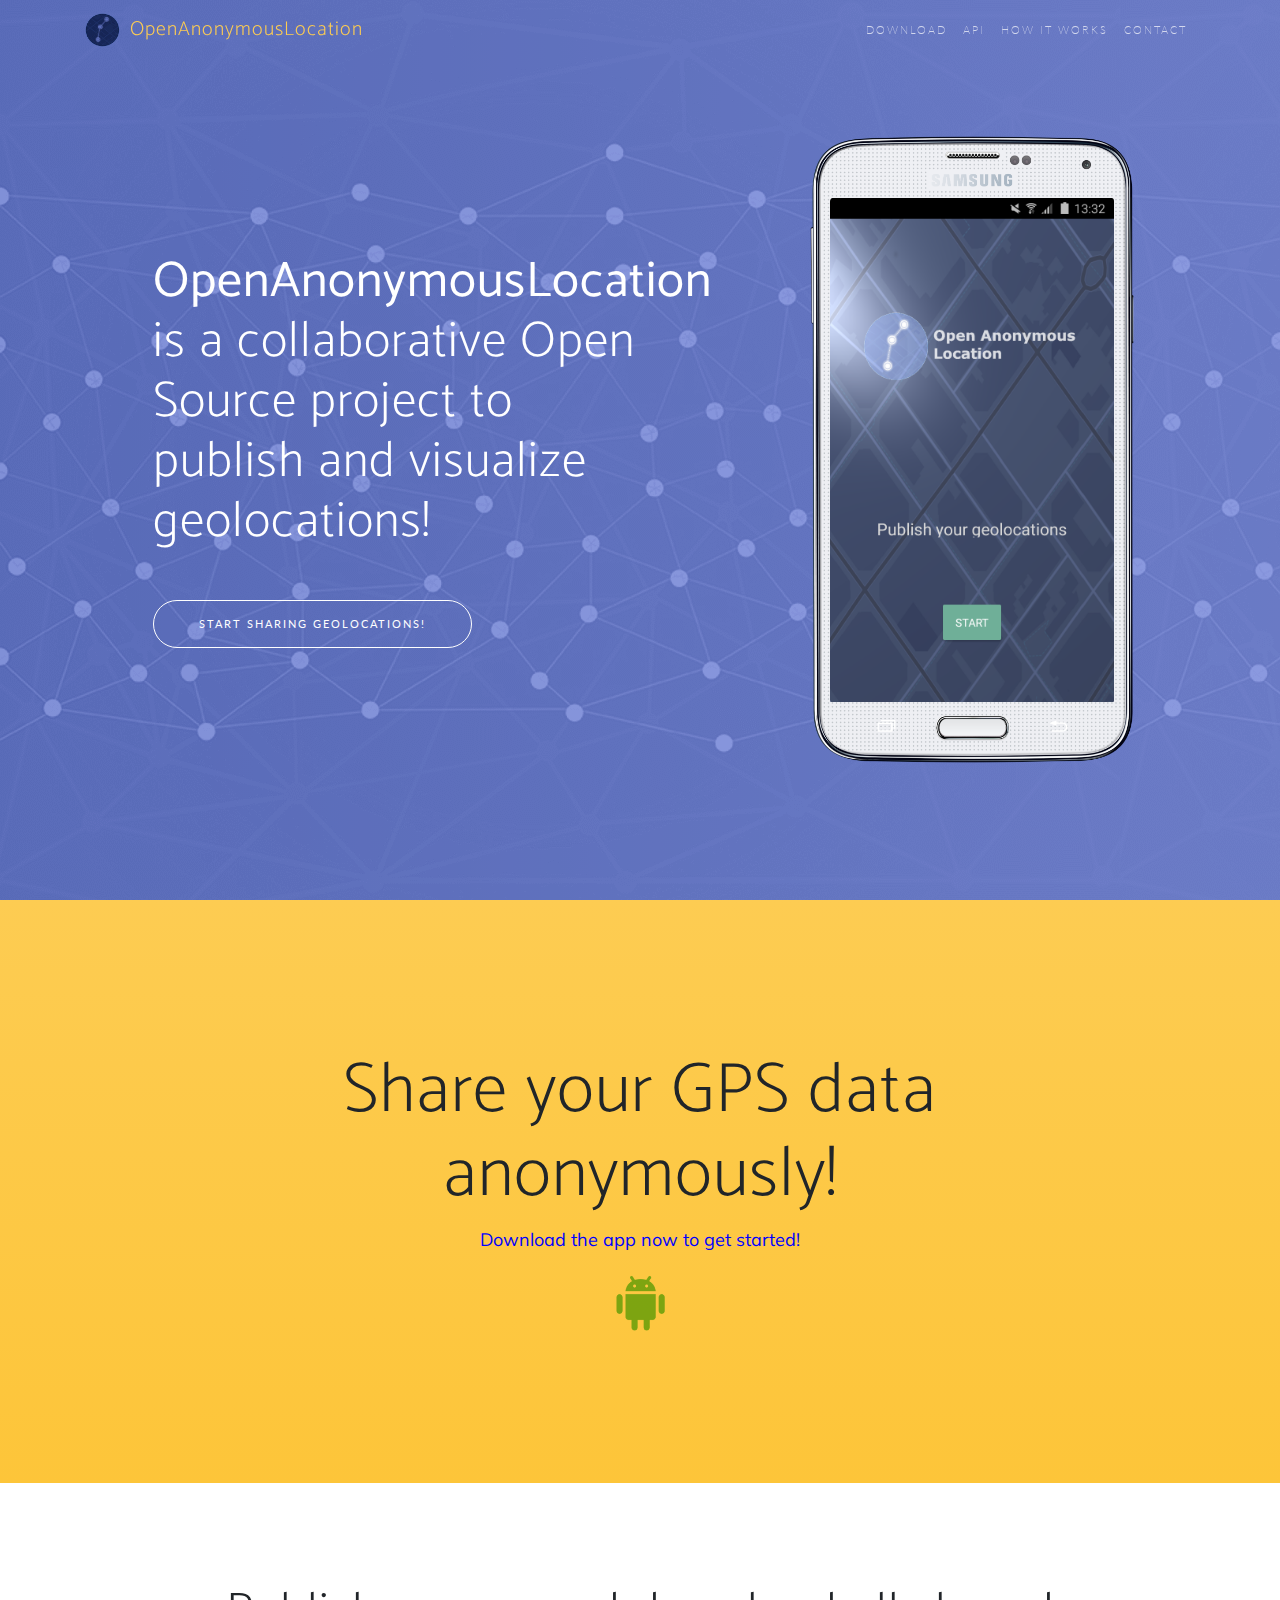
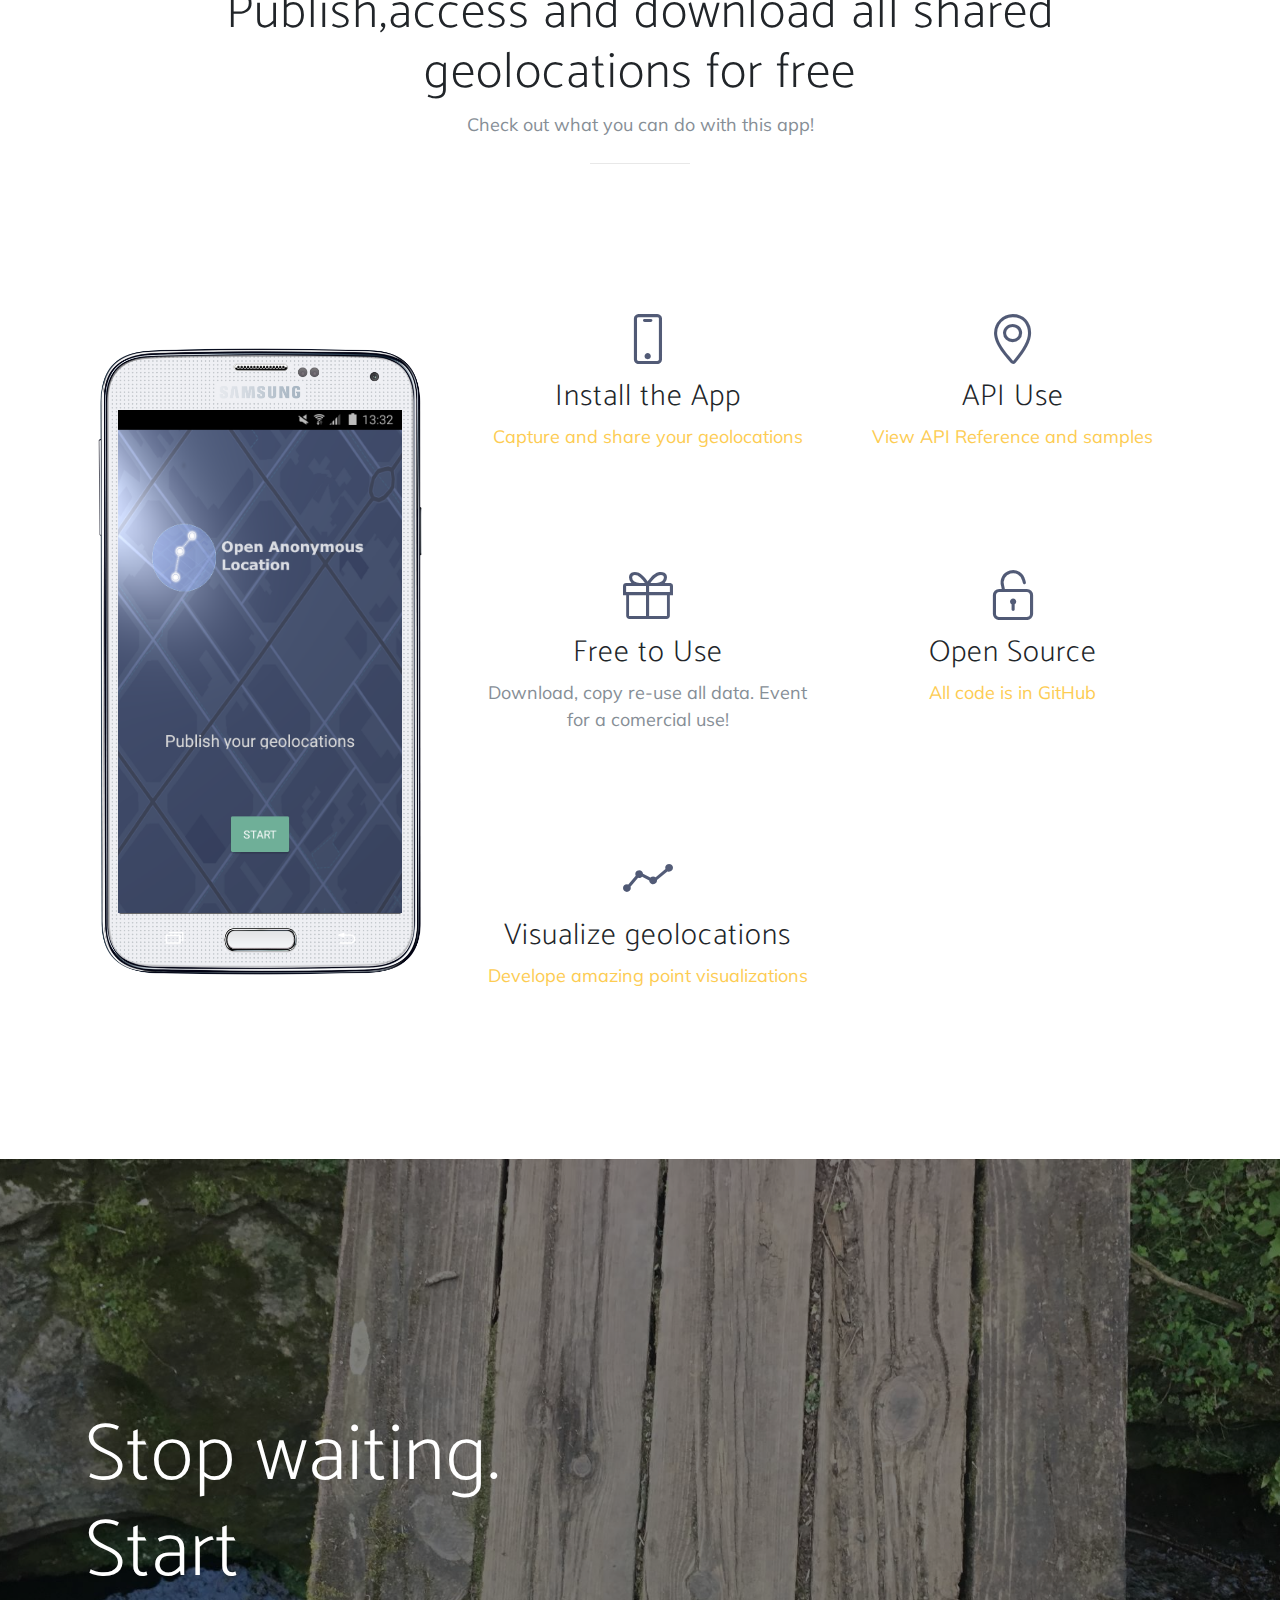
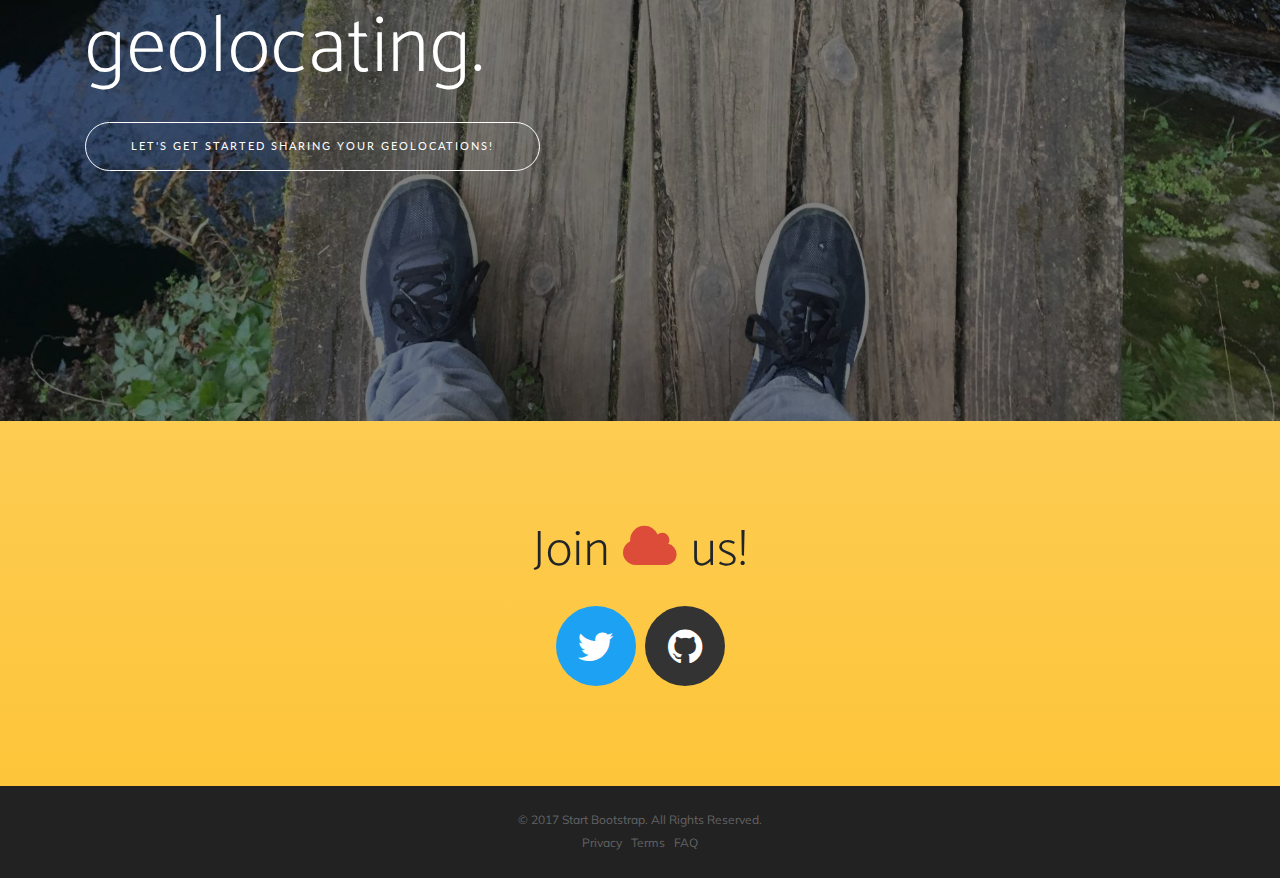
==== commit 0a0abd43: "add download app" ====
--- a/index.html
+++ b/index.html
@@ -72,7 +72,7 @@
                 <div class="device">
                   <div class="screen">
                     <!-- Demo image for screen mockup, you can put an image here, some HTML, an animation, video, or anything else! -->
-                    <img src="img/demo-screen-1.jpg" class="img-fluid" alt="">
+                    <img src="img/demo-screen-1.png" class="img-fluid" alt="">
                   </div>
                   <div class="button">
                     <!-- You can hook the "home button" to some JavaScript events or just remove it -->
@@ -90,9 +90,19 @@
         <div class="row">
           <div class="col-md-8 mx-auto">
             <h2 class="section-heading">Share your GPS data anonymously!</h2>
-            <p>Download the app now to get started!</p>
+            <p>
+			<a style="color:#0000ff" href="app/openanonymouslocation-v1.apk">
+			Download the app now to get started!
+			
+			</a>
+			</p>
             <div class="badges">
-              <a class="badge-link" href="#"><img src="img/google-play-badge.svg" alt=""></a>
+			
+              <a class="badge-link" href="app/openanonymouslocation-v1.apk">
+			  <img src="img/Android1.png" alt="">
+			  
+			  
+			  </a>
               <!--
 			  <a class="badge-link" href="#"><img src="img/app-store-badge.svg" alt=""></a>
 			  -->
@@ -116,7 +126,7 @@
                 <div class="device">
                   <div class="screen">
                     <!-- Demo image for screen mockup, you can put an image here, some HTML, an animation, video, or anything else! -->
-                    <img src="img/demo-screen-1.jpg" class="img-fluid" alt="">
+                    <img src="img/demo-screen-1.png" class="img-fluid" alt="">
                   </div>
                   <div class="button">
                     <!-- You can hook the "home button" to some JavaScript events or just remove it -->
@@ -132,7 +142,11 @@
                   <div class="feature-item">
                     <i class="icon-screen-smartphone text-primary"></i>
                     <h3>Install the App</h3>
-                    <p class="text-muted">Capture and share your geolocations</p>
+                    <p class="text-muted">
+					 <a target="_blank" href="app/openanonymouslocation-v1.apk">
+					Capture and share your geolocations
+					</a>
+					</p>
                   </div>
                 </div>
                 <div class="col-lg-6">
@@ -171,7 +185,13 @@
                   <div class="feature-item">
                     <i class="icon-graph text-primary"></i>
                     <h3>Visualize geolocations</h3>
-                    <p class="text-muted">Develope amazing point visualizations</p>
+                    <p class="text-muted">
+					<a target="_blank" href="http://openanonymouslocation.org/vectormap.html?device=demo-openanonymouslocation-web">
+					
+					Develope amazing point visualizations
+					
+					</a>
+					</p>
                   </div>
                 </div>
 
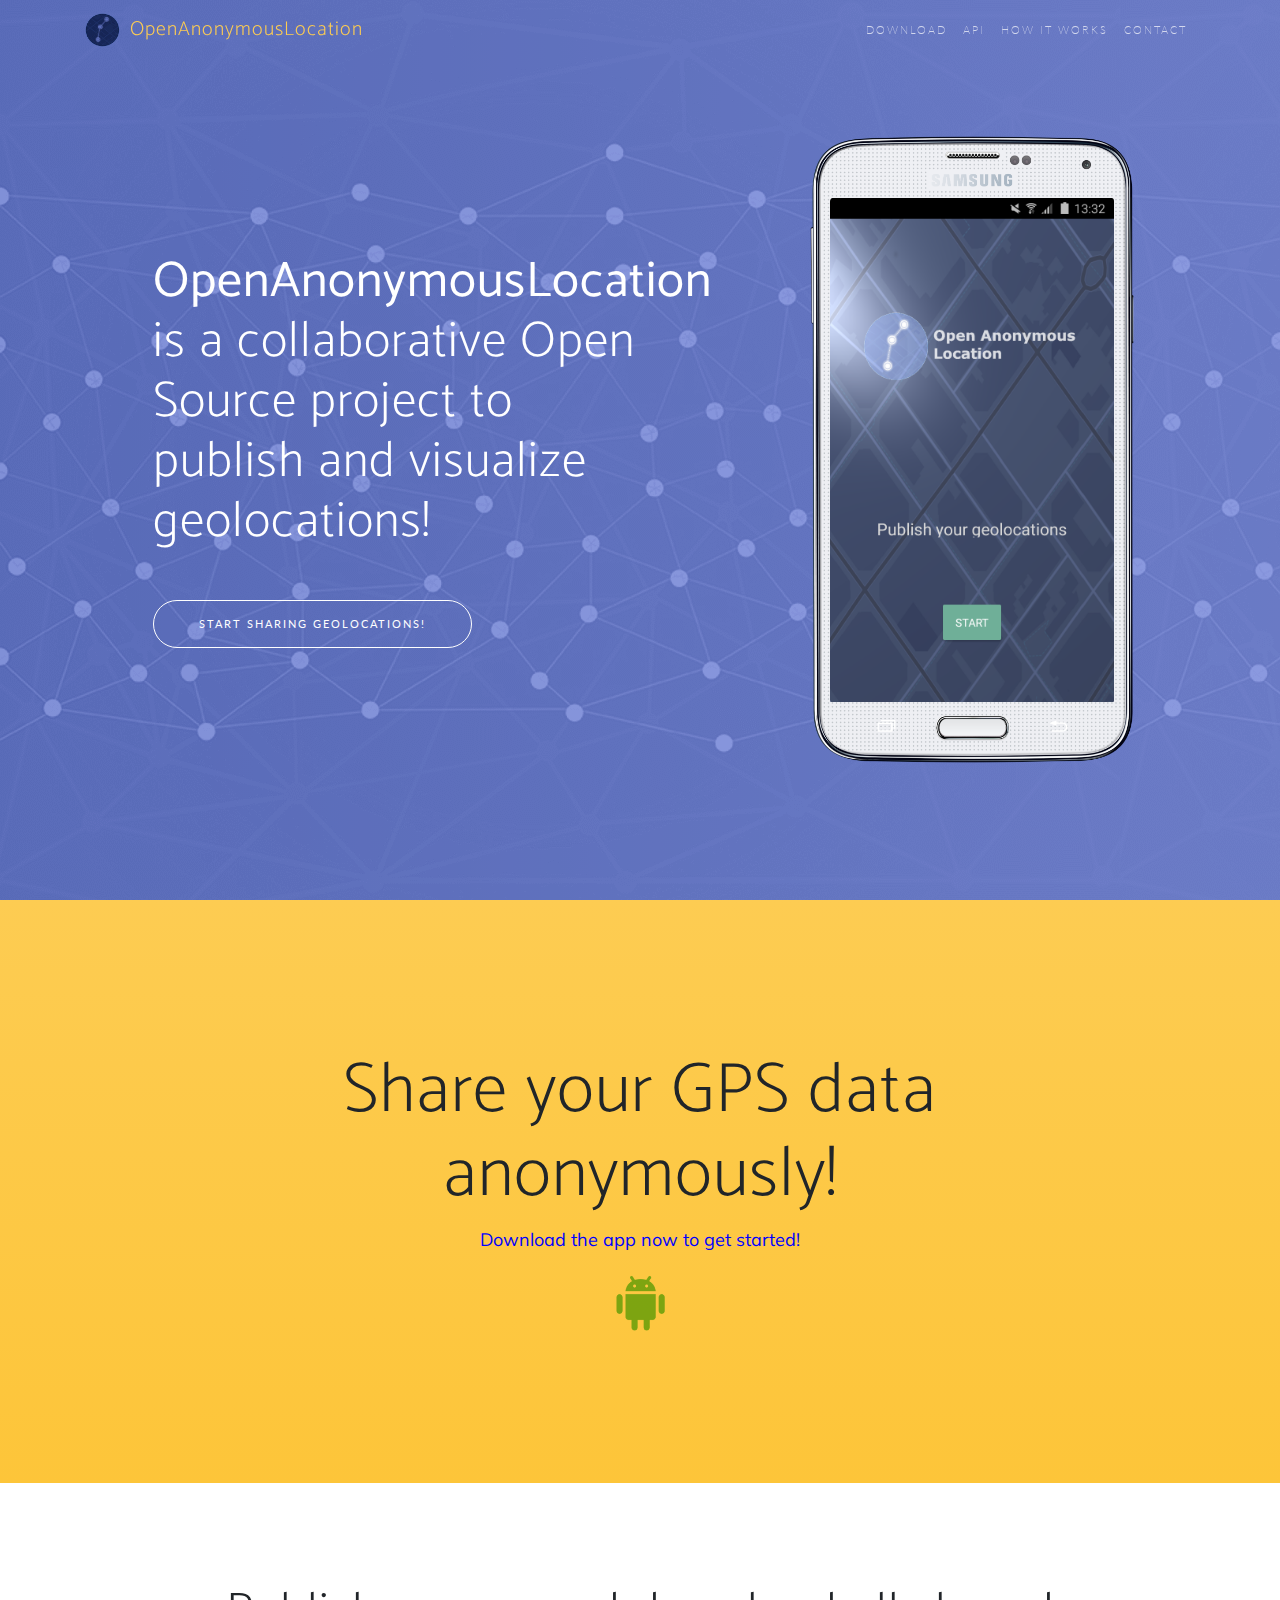
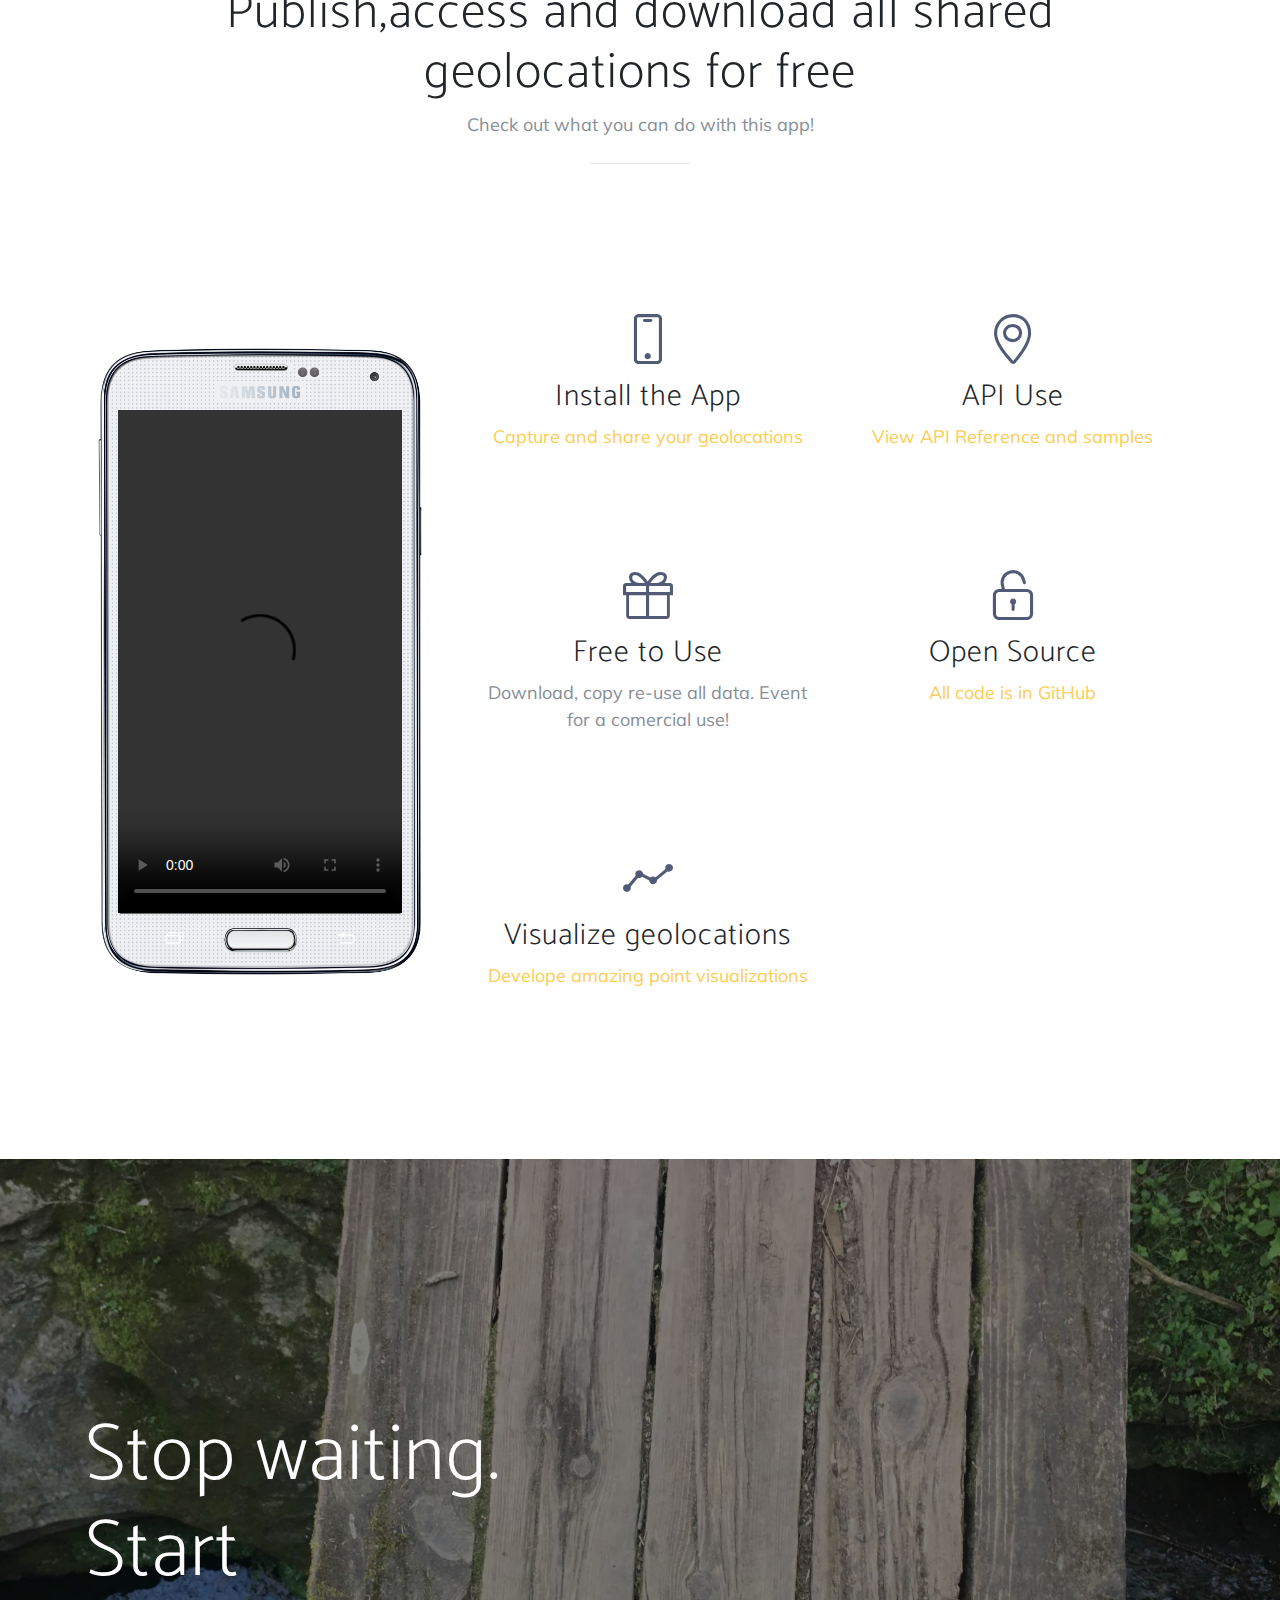
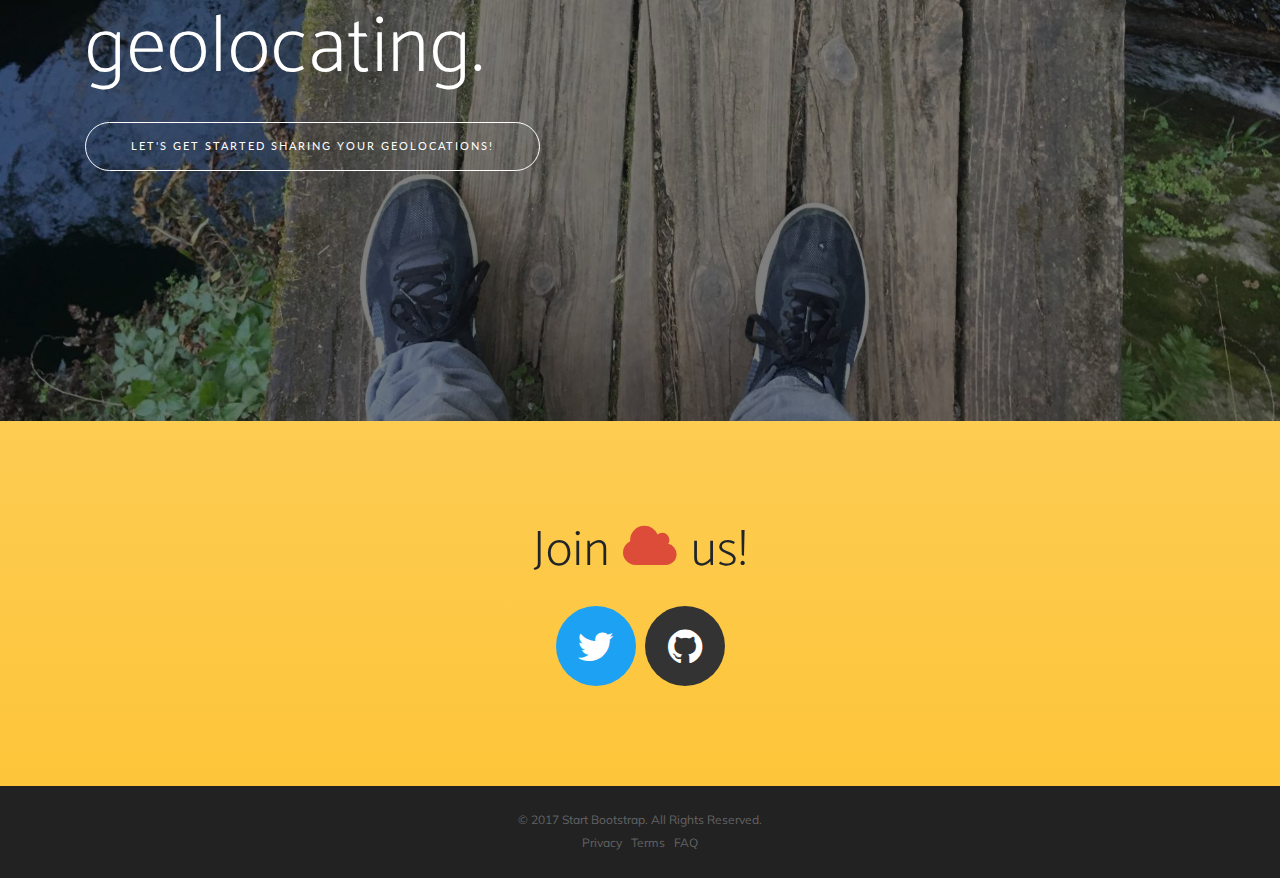
==== commit 5f149a16: "add video source" ====
--- a/index.html
+++ b/index.html
@@ -73,6 +73,7 @@
                   <div class="screen">
                     <!-- Demo image for screen mockup, you can put an image here, some HTML, an animation, video, or anything else! -->
                     <img src="img/demo-screen-1.png" class="img-fluid" alt="">
+
                   </div>
                   <div class="button">
                     <!-- You can hook the "home button" to some JavaScript events or just remove it -->
@@ -122,11 +123,18 @@
         <div class="row">
           <div class="col-lg-4 my-auto">
             <div class="device-container">
+			
+			
+			
+			
               <div class="device-mockup galaxy_s5 portrait white">
                 <div class="device">
                   <div class="screen">
                     <!-- Demo image for screen mockup, you can put an image here, some HTML, an animation, video, or anything else! -->
-                    <img src="img/demo-screen-1.png" class="img-fluid" alt="">
+                   <video style="width: 100%; height: 100%;" controls>
+					<source src="video/video_app_mobil.mp4" type="video/mp4"> 
+					Your browser does not support HTML5 video.
+					</video>
                   </div>
                   <div class="button">
                     <!-- You can hook the "home button" to some JavaScript events or just remove it -->
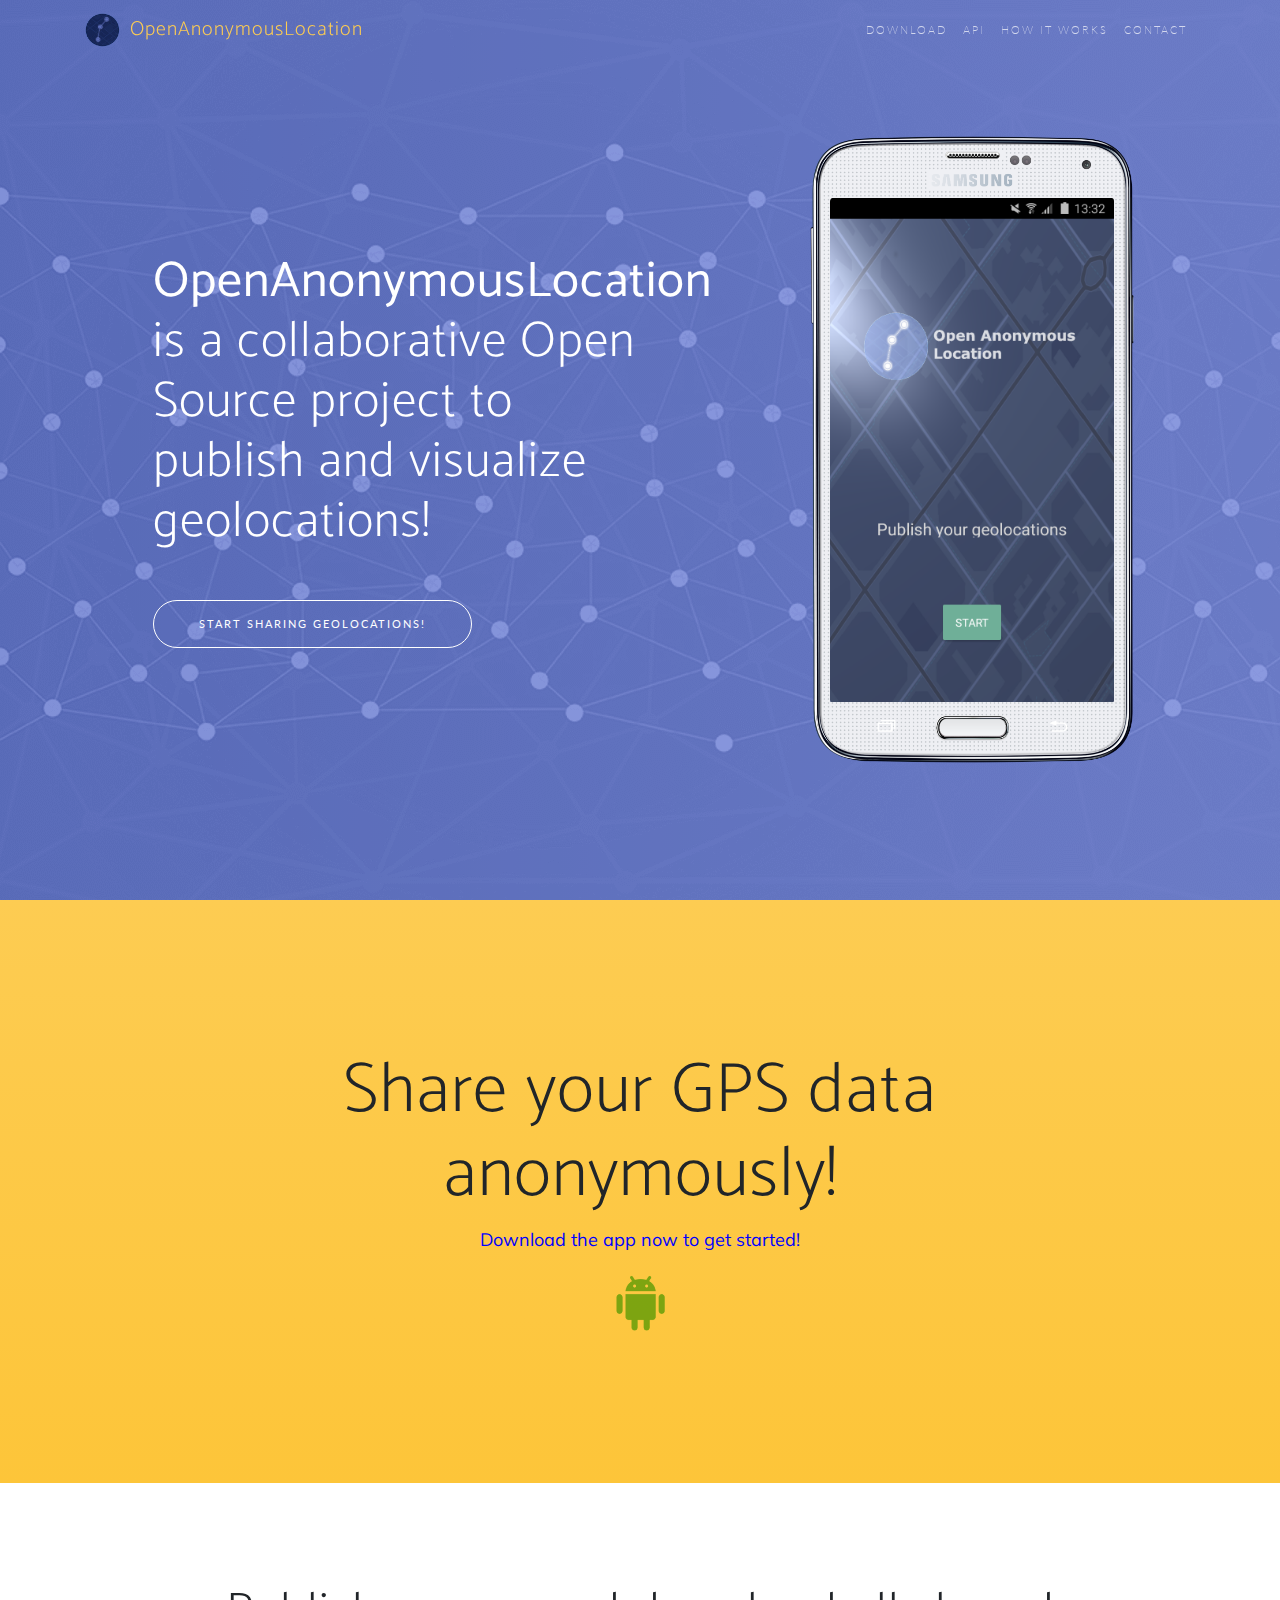
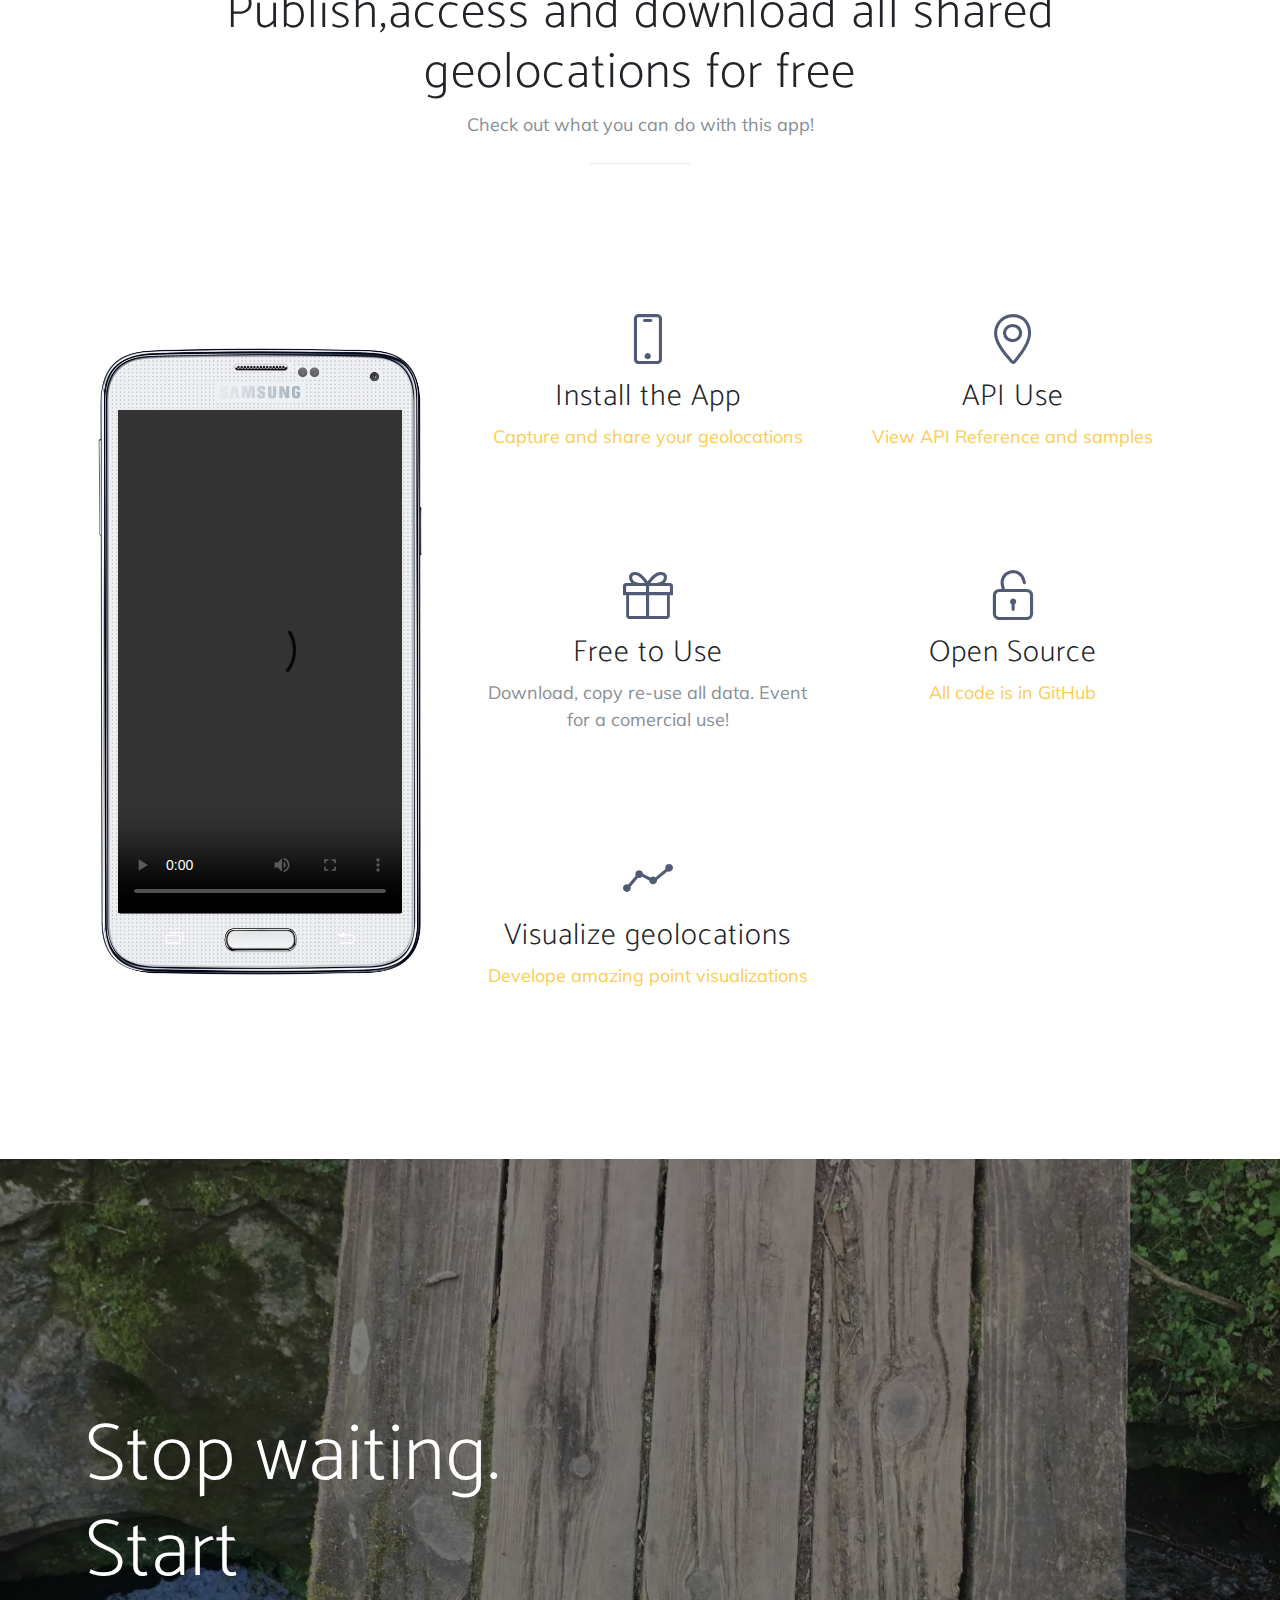
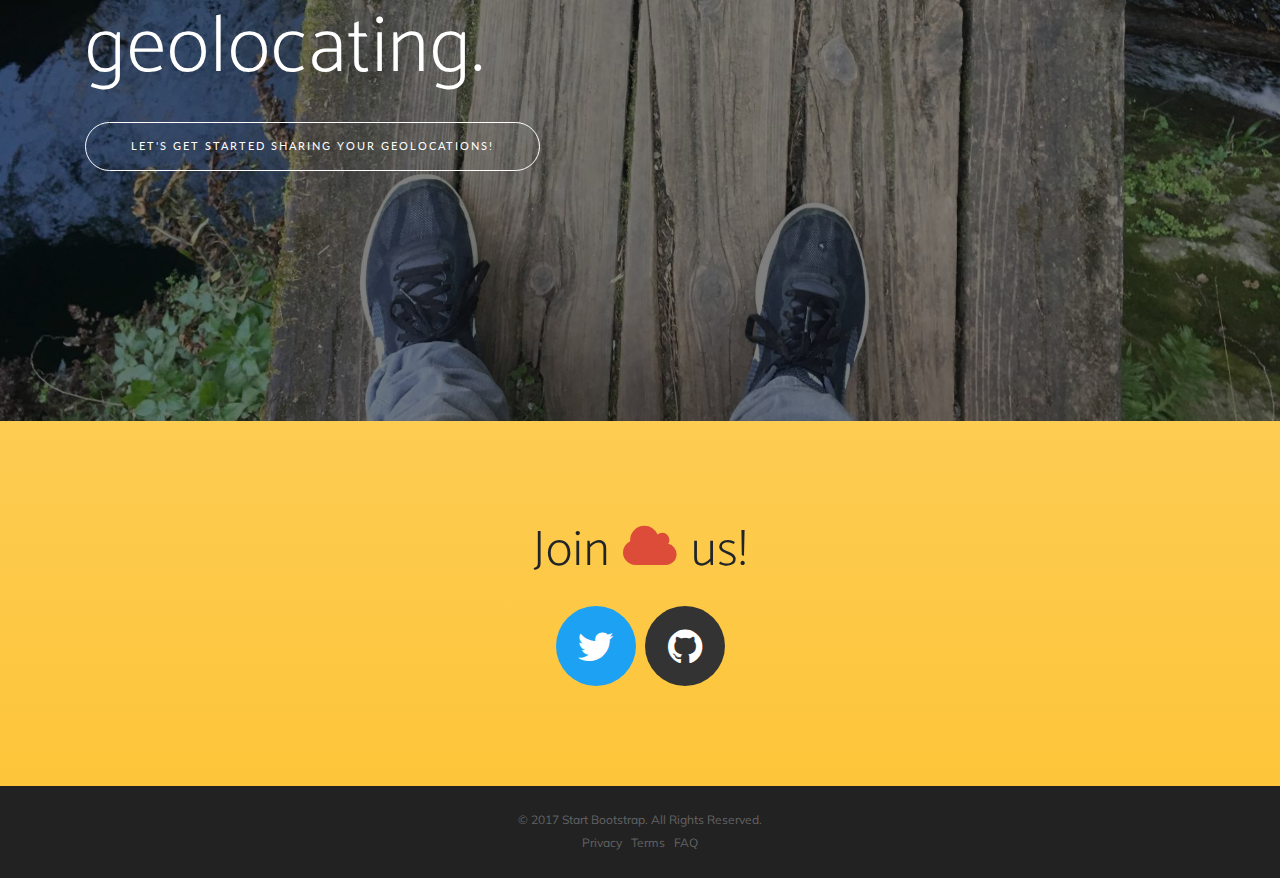
==== commit 39b508c0: "add trackid" ====
--- a/index.html
+++ b/index.html
@@ -2,17 +2,23 @@
 <html lang="en">
 
   <head>
+<!-- Global site tag (gtag.js) - Google Analytics -->
+<script async src="https://www.googletagmanager.com/gtag/js?id=UA-113482073-1"></script>
+<script>
+  window.dataLayer = window.dataLayer || [];
+  function gtag(){dataLayer.push(arguments);}
+  gtag('js', new Date());
+
+  gtag('config', 'UA-113482073-1');
+</script>
 
     <meta charset="utf-8">
     <meta name="viewport" content="width=device-width, initial-scale=1, shrink-to-fit=no">
-    <meta name="description" content="OpenAnonymousLocation is a collaborative project to create and share free points based on geolocations"
+    <meta name="description" content="OpenAnonymousLocation is a collaborative project to create and share free points based on geolocations">
     <meta name="author" content="OpenAnonymousLocation">
-
     <title>OpenAnonymousLocation</title>
-
     <!-- Bootstrap core CSS -->
     <link href="vendor/bootstrap/css/bootstrap.min.css" rel="stylesheet">
-
     <!-- Custom fonts for this template -->
     <link rel="stylesheet" href="vendor/font-awesome/css/font-awesome.min.css">
     <link rel="stylesheet" href="vendor/simple-line-icons/css/simple-line-icons.css">
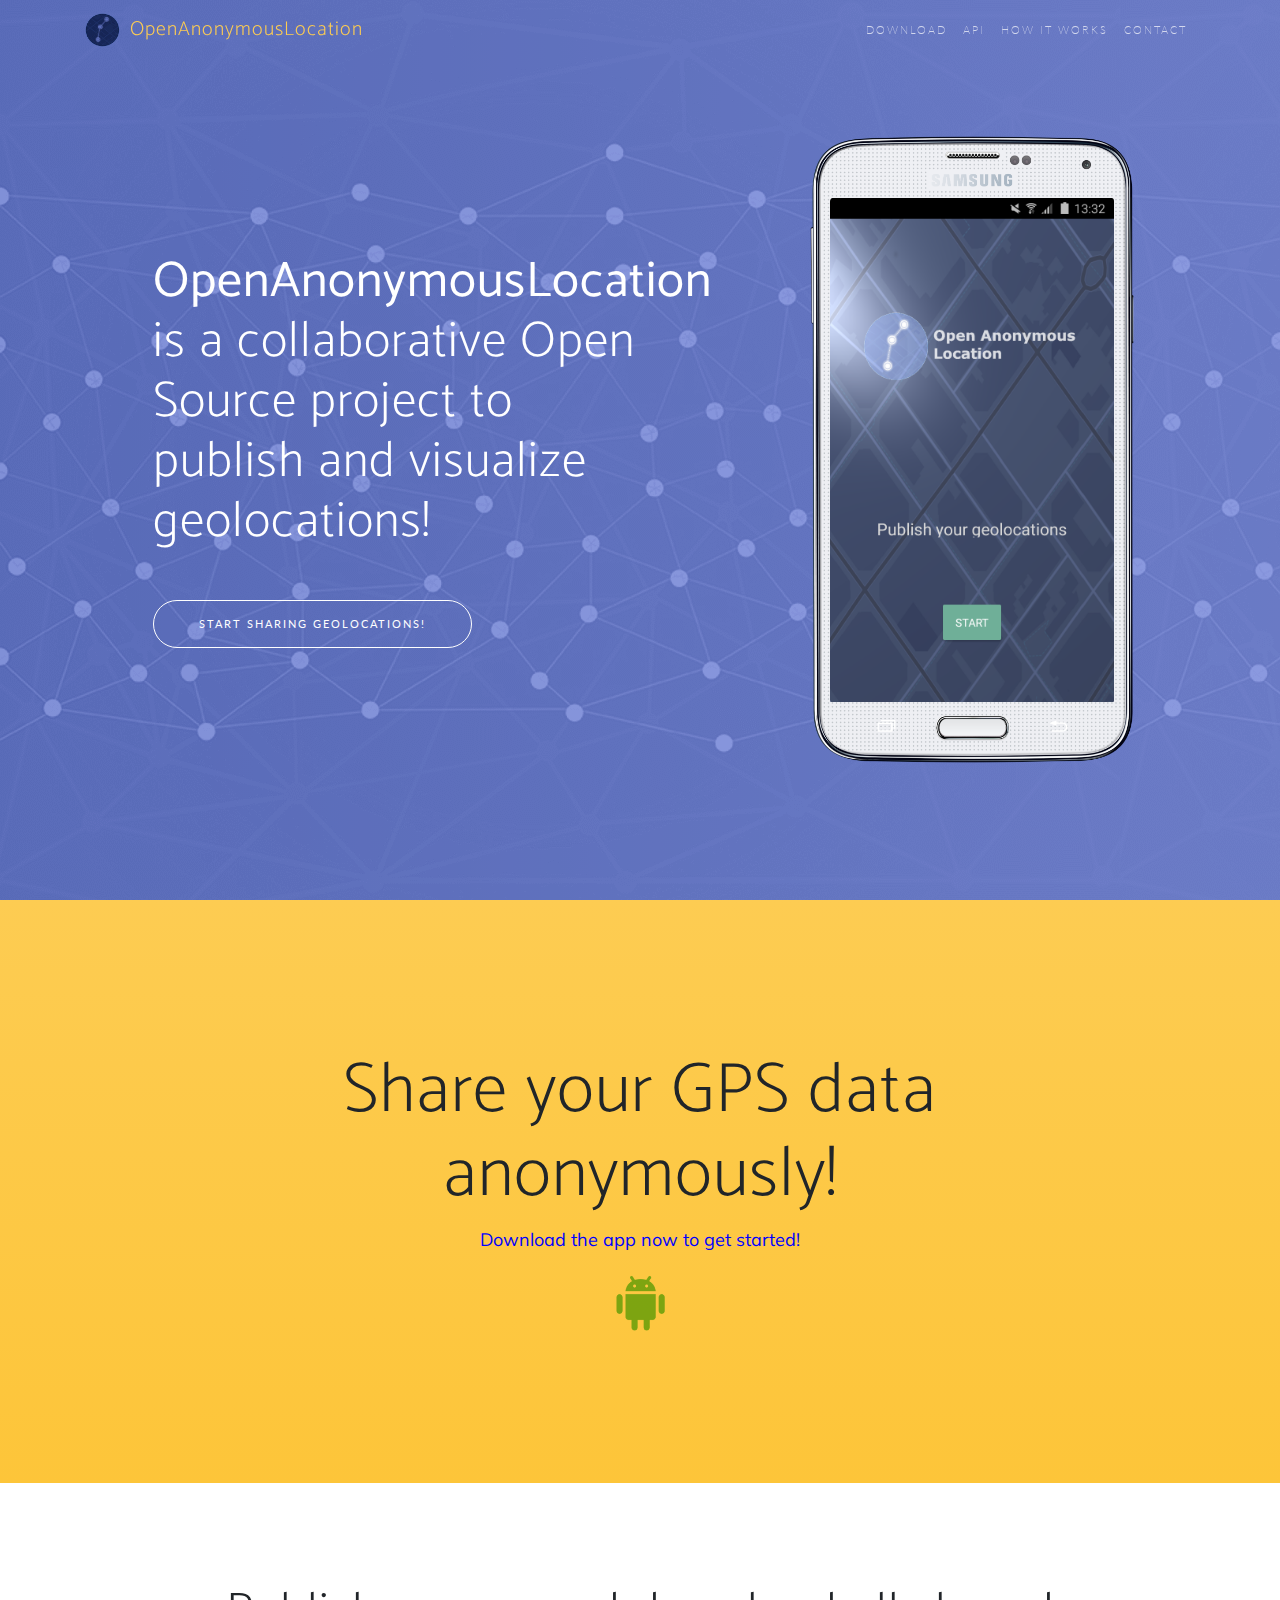
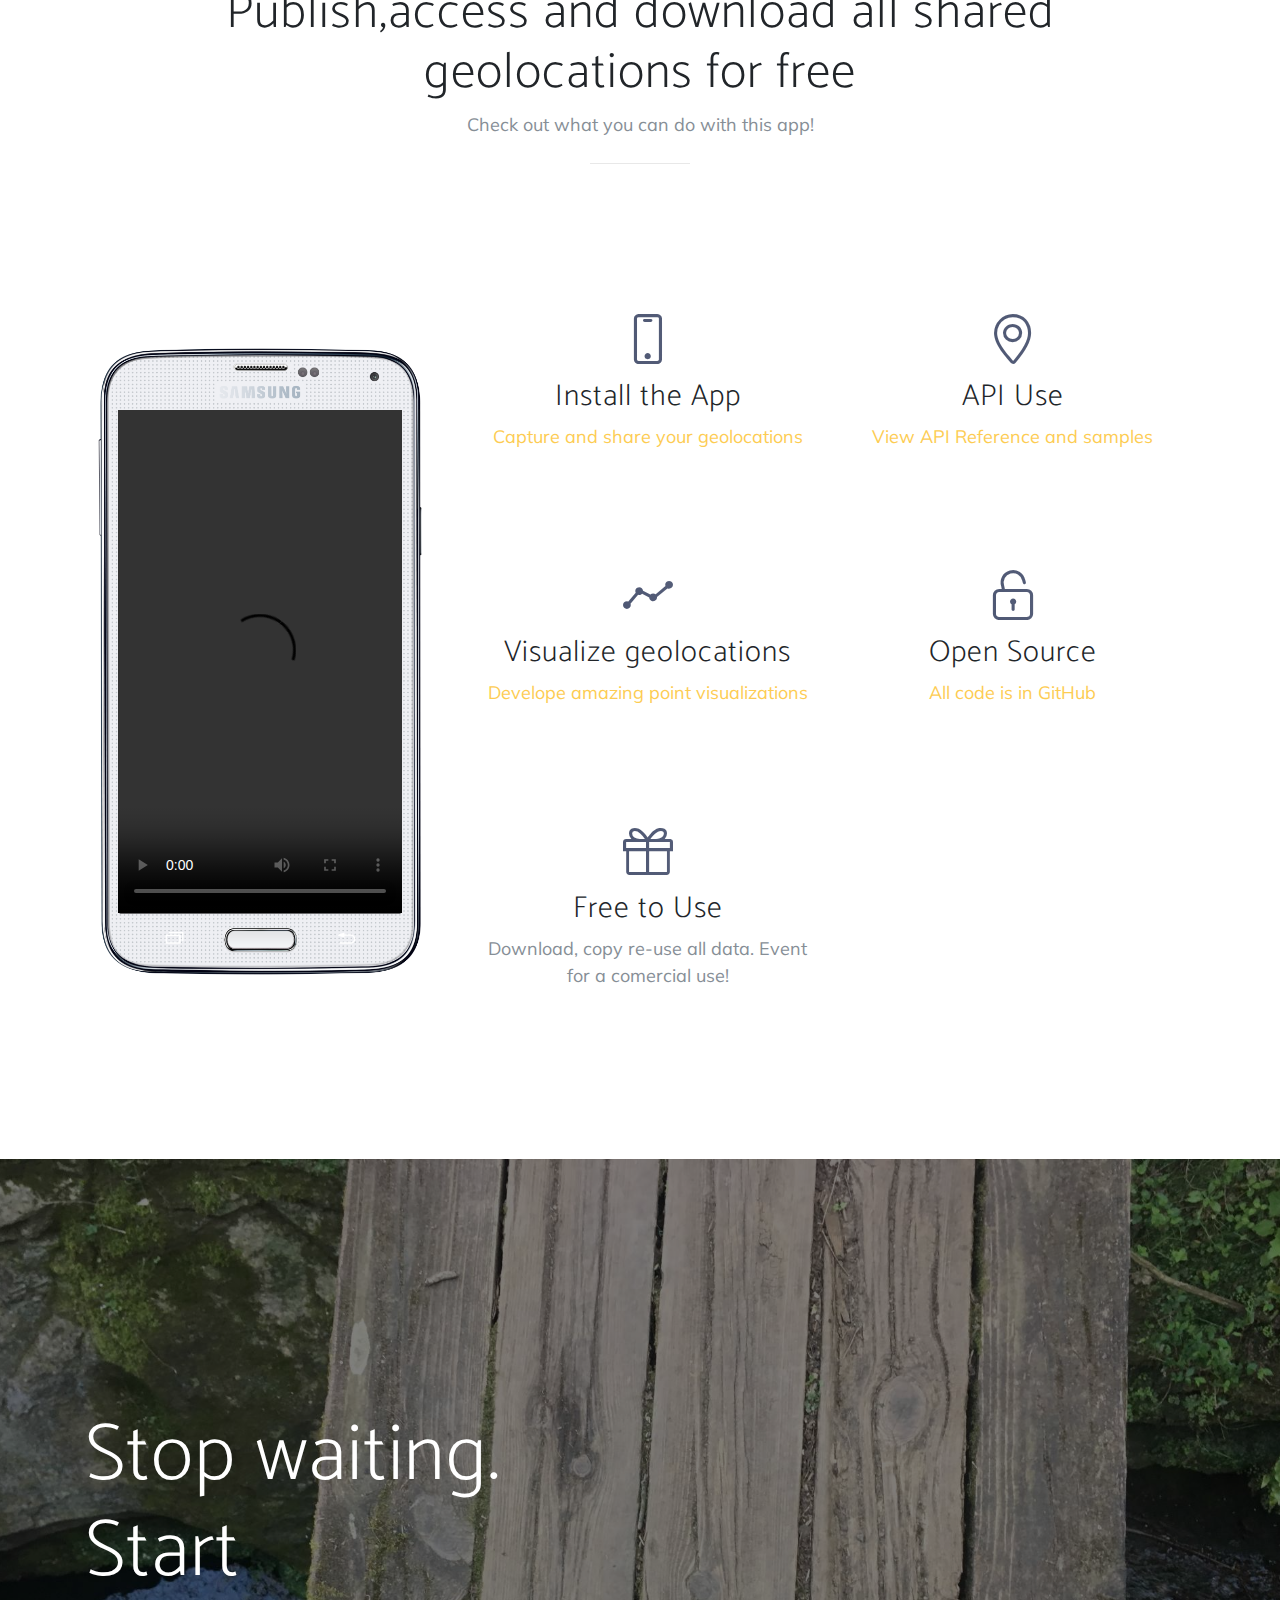
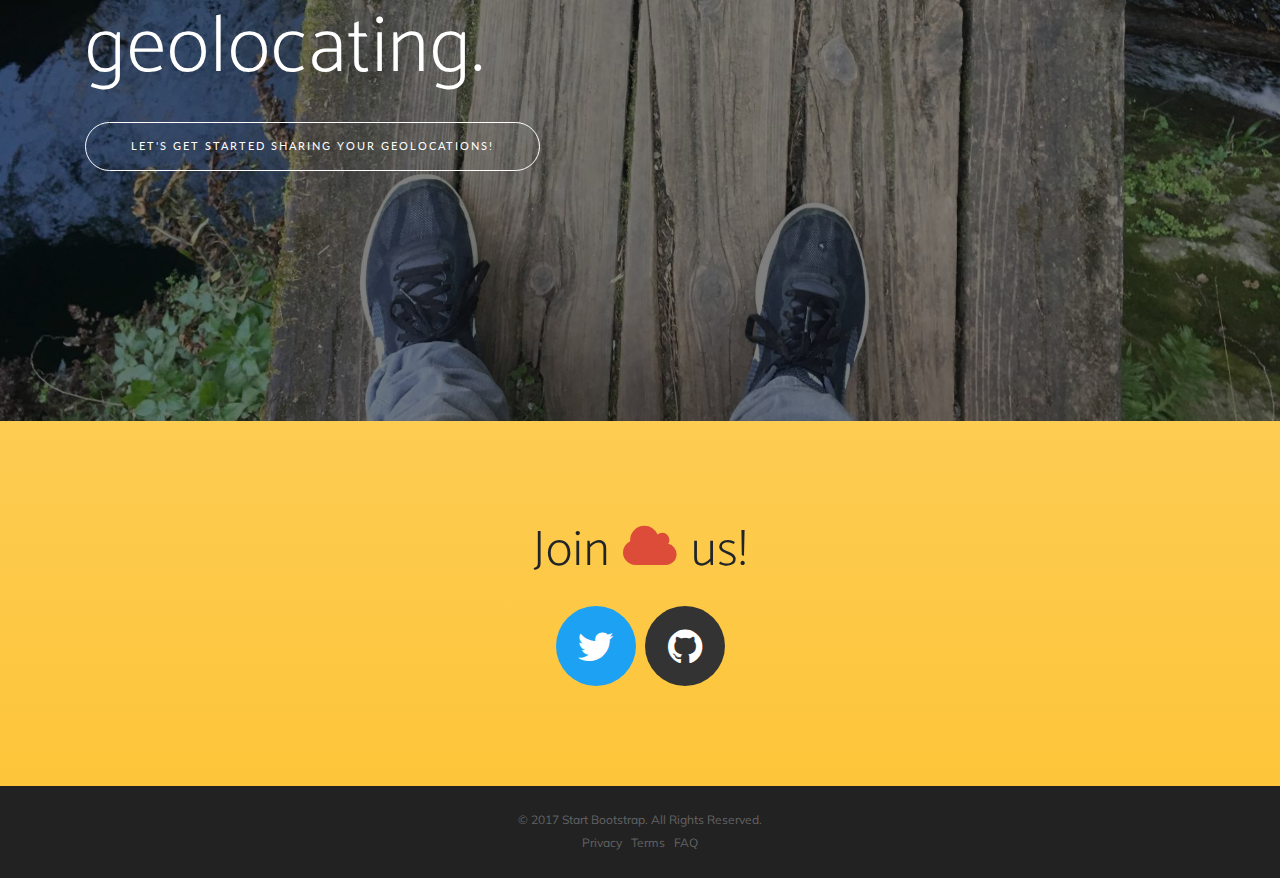
==== commit 0cdafa14: "add trackid" ====
--- a/index.html
+++ b/index.html
@@ -1,281 +1,284 @@
 <!DOCTYPE html>
 <html lang="en">
 
-  <head>
-<!-- Global site tag (gtag.js) - Google Analytics -->
-<script async src="https://www.googletagmanager.com/gtag/js?id=UA-113482073-1"></script>
-<script>
-  window.dataLayer = window.dataLayer || [];
-  function gtag(){dataLayer.push(arguments);}
-  gtag('js', new Date());
-
-  gtag('config', 'UA-113482073-1');
-</script>
-
-    <meta charset="utf-8">
-    <meta name="viewport" content="width=device-width, initial-scale=1, shrink-to-fit=no">
-    <meta name="description" content="OpenAnonymousLocation is a collaborative project to create and share free points based on geolocations">
-    <meta name="author" content="OpenAnonymousLocation">
-    <title>OpenAnonymousLocation</title>
-    <!-- Bootstrap core CSS -->
-    <link href="vendor/bootstrap/css/bootstrap.min.css" rel="stylesheet">
-    <!-- Custom fonts for this template -->
-    <link rel="stylesheet" href="vendor/font-awesome/css/font-awesome.min.css">
-    <link rel="stylesheet" href="vendor/simple-line-icons/css/simple-line-icons.css">
-    <link href="https://fonts.googleapis.com/css?family=Lato" rel="stylesheet">
-    <link href="https://fonts.googleapis.com/css?family=Catamaran:100,200,300,400,500,600,700,800,900" rel="stylesheet">
-    <link href="https://fonts.googleapis.com/css?family=Muli" rel="stylesheet">
-
-    <!-- Plugin CSS -->
-    <link rel="stylesheet" href="device-mockups/device-mockups.min.css">
-
-    <!-- Custom styles for this template -->
-    <link href="css/new-age.min.css" rel="stylesheet">
-
-  </head>
-
-  <body id="page-top">
-
-    <!-- Navigation -->
-    <nav class="navbar navbar-expand-lg navbar-light fixed-top" id="mainNav">
-      <div class="container">
-        <a class="navbar-brand js-scroll-trigger" href="#page-top"><img style="margin-right: 10px;" width='35' src="img/logov5_64x64.png">OpenAnonymousLocation</a>
-        <button class="navbar-toggler navbar-toggler-right" type="button" data-toggle="collapse" data-target="#navbarResponsive" aria-controls="navbarResponsive" aria-expanded="false" aria-label="Toggle navigation">
-          Menu
-          <i class="fa fa-bars"></i>
-        </button>
-        <div class="collapse navbar-collapse" id="navbarResponsive">
-          <ul class="navbar-nav ml-auto">
-            <li class="nav-item">
-              <a class="nav-link js-scroll-trigger" href="#download">Download</a>
-            </li>
-            <li class="nav-item">
-              <a class="nav-link js-scroll-trigger" target="_blank" href="api.html">API</a>
-            </li>
-            <li class="nav-item">
-              <a class="nav-link js-scroll-trigger" href="#features">How it works</a>
-            </li>
-            <li class="nav-item">
-              <a class="nav-link js-scroll-trigger" href="#contact">Contact</a>
-            </li>
-          </ul>
-        </div>
-      </div>
-    </nav>
-
-    <header class="masthead">
-      <div class="container h-100">
-        <div class="row h-100">
-          <div class="col-lg-7 my-auto">
-            <div class="header-content mx-auto">
-              <h1 class="mb-5"><b>OpenAnonymousLocation</b> is a collaborative Open Source project to publish and visualize geolocations!</h1>
-              <a href="#download" class="btn btn-outline btn-xl js-scroll-trigger">Start sharing geolocations!</a>
-            </div>
-          </div>
-          <div class="col-lg-5 my-auto">
-            <div class="device-container">
-              <div class="device-mockup galaxy_s5 portrait white">
-                <div class="device">
-                  <div class="screen">
-                    <!-- Demo image for screen mockup, you can put an image here, some HTML, an animation, video, or anything else! -->
-                    <img src="img/demo-screen-1.png" class="img-fluid" alt="">
-
-                  </div>
-                  <div class="button">
-                    <!-- You can hook the "home button" to some JavaScript events or just remove it -->
-                  </div>
-                </div>
-              </div>
-            </div>
-          </div>
-        </div>
-      </div>
-    </header>
-
-    <section class="download bg-primary text-center" id="download">
-      <div class="container">
-        <div class="row">
-          <div class="col-md-8 mx-auto">
-            <h2 class="section-heading">Share your GPS data anonymously!</h2>
-            <p>
-			<a style="color:#0000ff" href="app/openanonymouslocation-v1.apk">
-			Download the app now to get started!
-			
-			</a>
-			</p>
-            <div class="badges">
-			
-              <a class="badge-link" href="app/openanonymouslocation-v1.apk">
-			  <img src="img/Android1.png" alt="">
-			  
-			  
-			  </a>
-              <!--
+<head>
+  <!-- Global site tag (gtag.js) - Google Analytics -->
+  <script async src="https://www.googletagmanager.com/gtag/js?id=UA-113482073-1"></script>
+  <script>
+    window.dataLayer = window.dataLayer || [];
+
+    function gtag() {
+      dataLayer.push(arguments);
+    }
+    gtag('js', new Date());
+
+    gtag('config', 'UA-113482073-1');
+  </script>
+
+  <meta charset="utf-8">
+  <meta name="viewport" content="width=device-width, initial-scale=1, shrink-to-fit=no">
+  <meta name="description" content="OpenAnonymousLocation is a collaborative project to create and share free points based on geolocations">
+  <meta name="author" content="OpenAnonymousLocation">
+  <title>OpenAnonymousLocation</title>
+  <!-- Bootstrap core CSS -->
+  <link href="vendor/bootstrap/css/bootstrap.min.css" rel="stylesheet">
+  <!-- Custom fonts for this template -->
+  <link rel="stylesheet" href="vendor/font-awesome/css/font-awesome.min.css">
+  <link rel="stylesheet" href="vendor/simple-line-icons/css/simple-line-icons.css">
+  <link href="https://fonts.googleapis.com/css?family=Lato" rel="stylesheet">
+  <link href="https://fonts.googleapis.com/css?family=Catamaran:100,200,300,400,500,600,700,800,900" rel="stylesheet">
+  <link href="https://fonts.googleapis.com/css?family=Muli" rel="stylesheet">
+
+  <!-- Plugin CSS -->
+  <link rel="stylesheet" href="device-mockups/device-mockups.min.css">
+
+  <!-- Custom styles for this template -->
+  <link href="css/new-age.min.css" rel="stylesheet">
+
+</head>
+
+<body id="page-top">
+
+  <!-- Navigation -->
+  <nav class="navbar navbar-expand-lg navbar-light fixed-top" id="mainNav">
+    <div class="container">
+      <a class="navbar-brand js-scroll-trigger" href="#page-top">
+        <img style="margin-right: 10px;" width='35' src="img/logov5_64x64.png">OpenAnonymousLocation</a>
+      <button class="navbar-toggler navbar-toggler-right" type="button" data-toggle="collapse" data-target="#navbarResponsive"
+        aria-controls="navbarResponsive" aria-expanded="false" aria-label="Toggle navigation">
+        Menu
+        <i class="fa fa-bars"></i>
+      </button>
+      <div class="collapse navbar-collapse" id="navbarResponsive">
+        <ul class="navbar-nav ml-auto">
+          <li class="nav-item">
+            <a class="nav-link js-scroll-trigger" href="#download">Download</a>
+          </li>
+          <li class="nav-item">
+            <a class="nav-link js-scroll-trigger" target="_blank" href="api.html">API</a>
+          </li>
+          <li class="nav-item">
+            <a class="nav-link js-scroll-trigger" href="#features">How it works</a>
+          </li>
+          <li class="nav-item">
+            <a class="nav-link js-scroll-trigger" href="#contact">Contact</a>
+          </li>
+        </ul>
+      </div>
+    </div>
+  </nav>
+
+  <header class="masthead">
+    <div class="container h-100">
+      <div class="row h-100">
+        <div class="col-lg-7 my-auto">
+          <div class="header-content mx-auto">
+            <h1 class="mb-5">
+              <b>OpenAnonymousLocation</b> is a collaborative Open Source project to publish and visualize geolocations!</h1>
+            <a href="#download" class="btn btn-outline btn-xl js-scroll-trigger">Start sharing geolocations!</a>
+          </div>
+        </div>
+        <div class="col-lg-5 my-auto">
+          <div class="device-container">
+            <div class="device-mockup galaxy_s5 portrait white">
+              <div class="device">
+                <div class="screen">
+                  <!-- Demo image for screen mockup, you can put an image here, some HTML, an animation, video, or anything else! -->
+                  <img src="img/demo-screen-1.png" class="img-fluid" alt="">
+
+                </div>
+                <div class="button">
+                  <!-- You can hook the "home button" to some JavaScript events or just remove it -->
+                </div>
+              </div>
+            </div>
+          </div>
+        </div>
+      </div>
+    </div>
+  </header>
+
+  <section class="download bg-primary text-center" id="download">
+    <div class="container">
+      <div class="row">
+        <div class="col-md-8 mx-auto">
+          <h2 class="section-heading">Share your GPS data anonymously!</h2>
+          <p>
+            <a style="color:#0000ff" href="app/openanonymouslocation-v1.apk">
+              Download the app now to get started!
+
+            </a>
+          </p>
+          <div class="badges">
+
+            <a class="badge-link" href="app/openanonymouslocation-v1.apk">
+              <img src="img/Android1.png" alt="">
+
+
+            </a>
+            <!--
 			  <a class="badge-link" href="#"><img src="img/app-store-badge.svg" alt=""></a>
 			  -->
-            </div>
-          </div>
-        </div>
-      </div>
-    </section>
-
-    <section class="features" id="features">
+          </div>
+        </div>
+      </div>
+    </div>
+  </section>
+
+  <section class="features" id="features">
+    <div class="container">
+      <div class="section-heading text-center">
+        <h2>Publish,access and download all shared geolocations for free</h2>
+        <p class="text-muted">Check out what you can do with this app!</p>
+        <hr>
+      </div>
+      <div class="row">
+        <div class="col-lg-4 my-auto">
+          <div class="device-container">
+
+
+
+
+            <div class="device-mockup galaxy_s5 portrait white">
+              <div class="device">
+                <div class="screen">
+                  <!-- Demo image for screen mockup, you can put an image here, some HTML, an animation, video, or anything else! -->
+                  <video style="width: 100%; height: 100%;" controls>
+                    <source src="video/video_app_mobil.mp4" type="video/mp4"> Your browser does not support HTML5 video.
+                  </video>
+                </div>
+                <div class="button">
+                  <!-- You can hook the "home button" to some JavaScript events or just remove it -->
+                </div>
+              </div>
+            </div>
+          </div>
+        </div>
+        <div class="col-lg-8 my-auto">
+          <div class="container-fluid">
+            <div class="row">
+              <div class="col-lg-6">
+                <div class="feature-item">
+                  <i class="icon-screen-smartphone text-primary"></i>
+                  <h3>Install the App</h3>
+                  <p class="text-muted">
+                    <a target="_blank" href="app/openanonymouslocation-v1.apk">
+                      Capture and share your geolocations
+                    </a>
+                  </p>
+                </div>
+              </div>
+              <div class="col-lg-6">
+                <div class="feature-item">
+                  <i class="icon-location-pin text-primary"></i>
+                  <h3>API Use</h3>
+                  <p class="text-muted">
+                    <a target="_blank" href="api.html">
+                      View API Reference and samples
+                    </a>
+                  </p>
+                </div>
+              </div>
+            </div>
+            <div class="row">
+              <div class="col-lg-6">
+                <div class="feature-item">
+                  <i class="icon-graph text-primary"></i>
+                  <h3>Visualize geolocations</h3>
+                  <p class="text-muted">
+                    <a target="_blank" href="http://openanonymouslocation.org/vectormap.html?device=demo-openanonymouslocation-web">
+                      Develope amazing point visualizations
+                    </a>
+                  </p>
+                </div>
+              </div>
+              <div class="col-lg-6">
+                <div class="feature-item">
+                  <i class="icon-lock-open text-primary"></i>
+                  <h3>Open Source</h3>
+                  <p class="text-muted">
+                    <a target="_blank" href="https://github.com/openanonymouslocation">
+                      All code is in GitHub
+                    </a>
+                  </p>
+                </div>
+              </div>
+
+              <div class="col-lg-6">
+                <div class="feature-item">
+                  <i class="icon-present text-primary"></i>
+                  <h3>Free to Use</h3>
+                  <p class="text-muted">Download, copy re-use all data. Event for a comercial use!</p>
+                </div>
+              </div>
+
+            </div>
+          </div>
+        </div>
+      </div>
+    </div>
+  </section>
+
+  <section class="cta">
+    <div class="cta-content">
       <div class="container">
-        <div class="section-heading text-center">
-          <h2>Publish,access and download all shared geolocations for free</h2>
-          <p class="text-muted">Check out what you can do with this app!</p>
-          <hr>
-        </div>
-        <div class="row">
-          <div class="col-lg-4 my-auto">
-            <div class="device-container">
-			
-			
-			
-			
-              <div class="device-mockup galaxy_s5 portrait white">
-                <div class="device">
-                  <div class="screen">
-                    <!-- Demo image for screen mockup, you can put an image here, some HTML, an animation, video, or anything else! -->
-                   <video style="width: 100%; height: 100%;" controls>
-					<source src="video/video_app_mobil.mp4" type="video/mp4"> 
-					Your browser does not support HTML5 video.
-					</video>
-                  </div>
-                  <div class="button">
-                    <!-- You can hook the "home button" to some JavaScript events or just remove it -->
-                  </div>
-                </div>
-              </div>
-            </div>
-          </div>
-          <div class="col-lg-8 my-auto">
-            <div class="container-fluid">
-              <div class="row">
-                <div class="col-lg-6">
-                  <div class="feature-item">
-                    <i class="icon-screen-smartphone text-primary"></i>
-                    <h3>Install the App</h3>
-                    <p class="text-muted">
-					 <a target="_blank" href="app/openanonymouslocation-v1.apk">
-					Capture and share your geolocations
-					</a>
-					</p>
-                  </div>
-                </div>
-                <div class="col-lg-6">
-                  <div class="feature-item">
-                    <i class="icon-location-pin text-primary"></i>
-                    <h3>API Use</h3>
-                    <p class="text-muted">
-                      <a target="_blank" href="api.html">
-                      View API Reference and samples
-                      </a>
-                      </p>
-                  </div>
-                </div>
-              </div>
-              <div class="row">
-                <div class="col-lg-6">
-                  <div class="feature-item">
-                    <i class="icon-present text-primary"></i>
-                    <h3>Free to Use</h3>
-                    <p class="text-muted">Download, copy re-use all data. Event for a comercial use!</p>
-                  </div>
-                </div>
-                <div class="col-lg-6">
-                  <div class="feature-item">
-                    <i class="icon-lock-open text-primary"></i>
-                    <h3>Open Source</h3>
-                    <p class="text-muted">
-                      <a target="_blank" href="https://github.com/openanonymouslocation">
-                      All code is in GitHub
-                      </a>
-                      </p>
-                  </div>
-                </div>
-
-				 <div class="col-lg-6">
-                  <div class="feature-item">
-                    <i class="icon-graph text-primary"></i>
-                    <h3>Visualize geolocations</h3>
-                    <p class="text-muted">
-					<a target="_blank" href="http://openanonymouslocation.org/vectormap.html?device=demo-openanonymouslocation-web">
-					
-					Develope amazing point visualizations
-					
-					</a>
-					</p>
-                  </div>
-                </div>
-
-
-              </div>
-            </div>
-          </div>
-        </div>
-      </div>
-    </section>
-
-    <section class="cta">
-      <div class="cta-content">
-        <div class="container">
-          <h2>Stop waiting.<br>Start geolocating.</h2>
-          <a href="#contact" class="btn btn-outline btn-xl js-scroll-trigger">Let's Get Started sharing your geolocations!</a>
-        </div>
-      </div>
-      <div class="overlay"></div>
-    </section>
-
-    <section class="contact bg-primary" id="contact">
-      <div class="container">
-        <h2>Join
-          <i class="fa fa-cloud"></i>
-         us!</h2>
-        <ul class="list-inline list-social">
-          <li class="list-inline-item social-twitter">
-            <a href="#">
-              <i class="fa fa-twitter"></i>
-            </a>
-          </li>
-          <li class="list-inline-item social-github">
-            <a target="_blank" href="https://github.com/openanonymouslocation/">
-              <i class="fa fa-github"></i>
-            </a>
-          </li>
-
-        </ul>
-      </div>
-    </section>
-
-    <footer>
-      <div class="container">
-        <p>&copy; 2017 Start Bootstrap. All Rights Reserved.</p>
-        <ul class="list-inline">
-          <li class="list-inline-item">
-            <a href="#">Privacy</a>
-          </li>
-          <li class="list-inline-item">
-            <a href="#">Terms</a>
-          </li>
-          <li class="list-inline-item">
-            <a href="#">FAQ</a>
-          </li>
-
-        </ul>
-      </div>
-    </footer>
-
-    <!-- Bootstrap core JavaScript -->
-    <script src="vendor/jquery/jquery.min.js"></script>
-    <script src="vendor/bootstrap/js/bootstrap.bundle.min.js"></script>
-
-    <!-- Plugin JavaScript -->
-    <script src="vendor/jquery-easing/jquery.easing.min.js"></script>
-
-    <!-- Custom scripts for this template -->
-    <script src="js/oal-web.min.js"></script>
-
-  </body>
-
-</html>
+        <h2>Stop waiting.
+          <br>Start geolocating.</h2>
+        <a href="#contact" class="btn btn-outline btn-xl js-scroll-trigger">Let's Get Started sharing your geolocations!</a>
+      </div>
+    </div>
+    <div class="overlay"></div>
+  </section>
+
+  <section class="contact bg-primary" id="contact">
+    <div class="container">
+      <h2>Join
+        <i class="fa fa-cloud"></i>
+        us!</h2>
+      <ul class="list-inline list-social">
+        <li class="list-inline-item social-twitter">
+          <a target="_blank" href="https://twitter.com/OpenALocation">
+            <i class="fa fa-twitter"></i>
+          </a>
+        </li>
+        <li class="list-inline-item social-github">
+          <a target="_blank" href="https://github.com/openanonymouslocation/">
+            <i class="fa fa-github"></i>
+          </a>
+        </li>
+
+      </ul>
+    </div>
+  </section>
+
+  <footer>
+    <div class="container">
+      <p>&copy; 2017 Start Bootstrap. All Rights Reserved.</p>
+      <ul class="list-inline">
+        <li class="list-inline-item">
+          <a href="#">Privacy</a>
+        </li>
+        <li class="list-inline-item">
+          <a href="#">Terms</a>
+        </li>
+        <li class="list-inline-item">
+          <a href="#">FAQ</a>
+        </li>
+
+      </ul>
+    </div>
+  </footer>
+
+  <!-- Bootstrap core JavaScript -->
+  <script src="vendor/jquery/jquery.min.js"></script>
+  <script src="vendor/bootstrap/js/bootstrap.bundle.min.js"></script>
+
+  <!-- Plugin JavaScript -->
+  <script src="vendor/jquery-easing/jquery.easing.min.js"></script>
+
+  <!-- Custom scripts for this template -->
+  <script src="js/oal-web.min.js"></script>
+
+</body>
+
+</html>